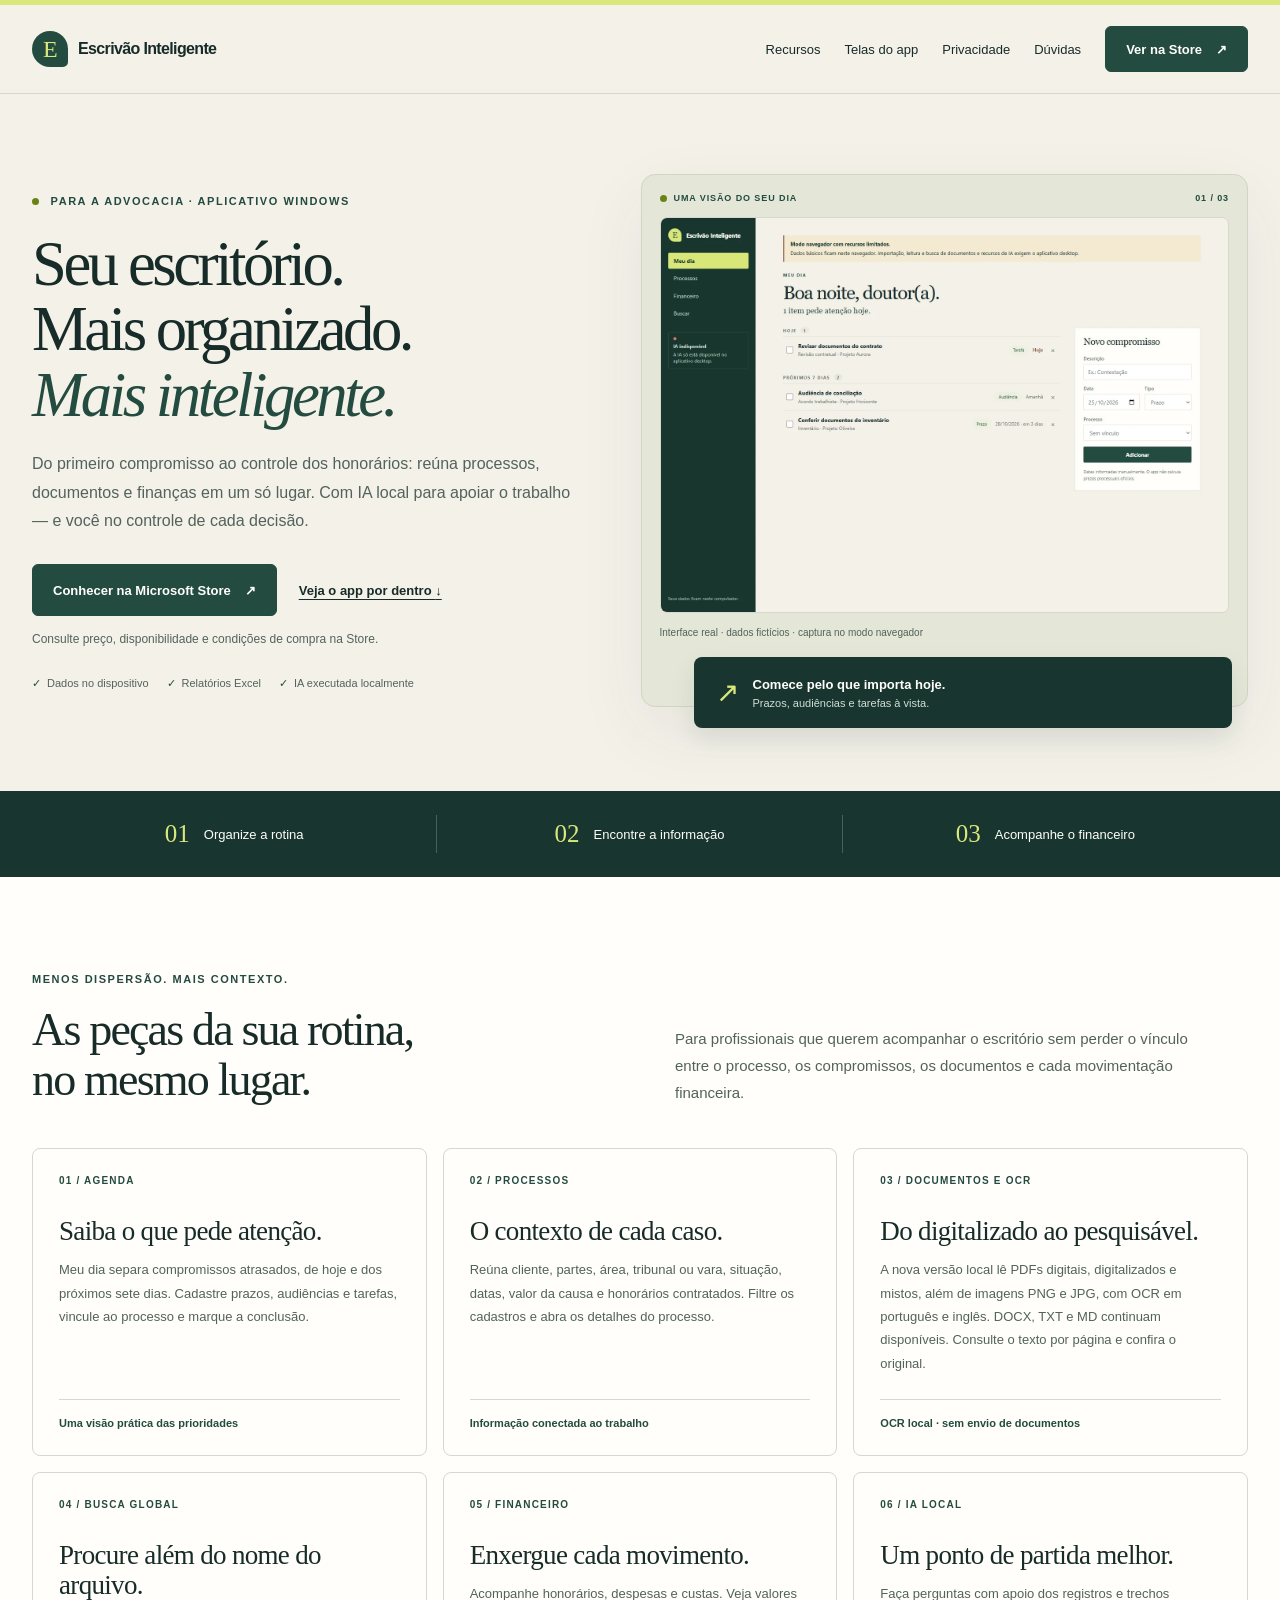
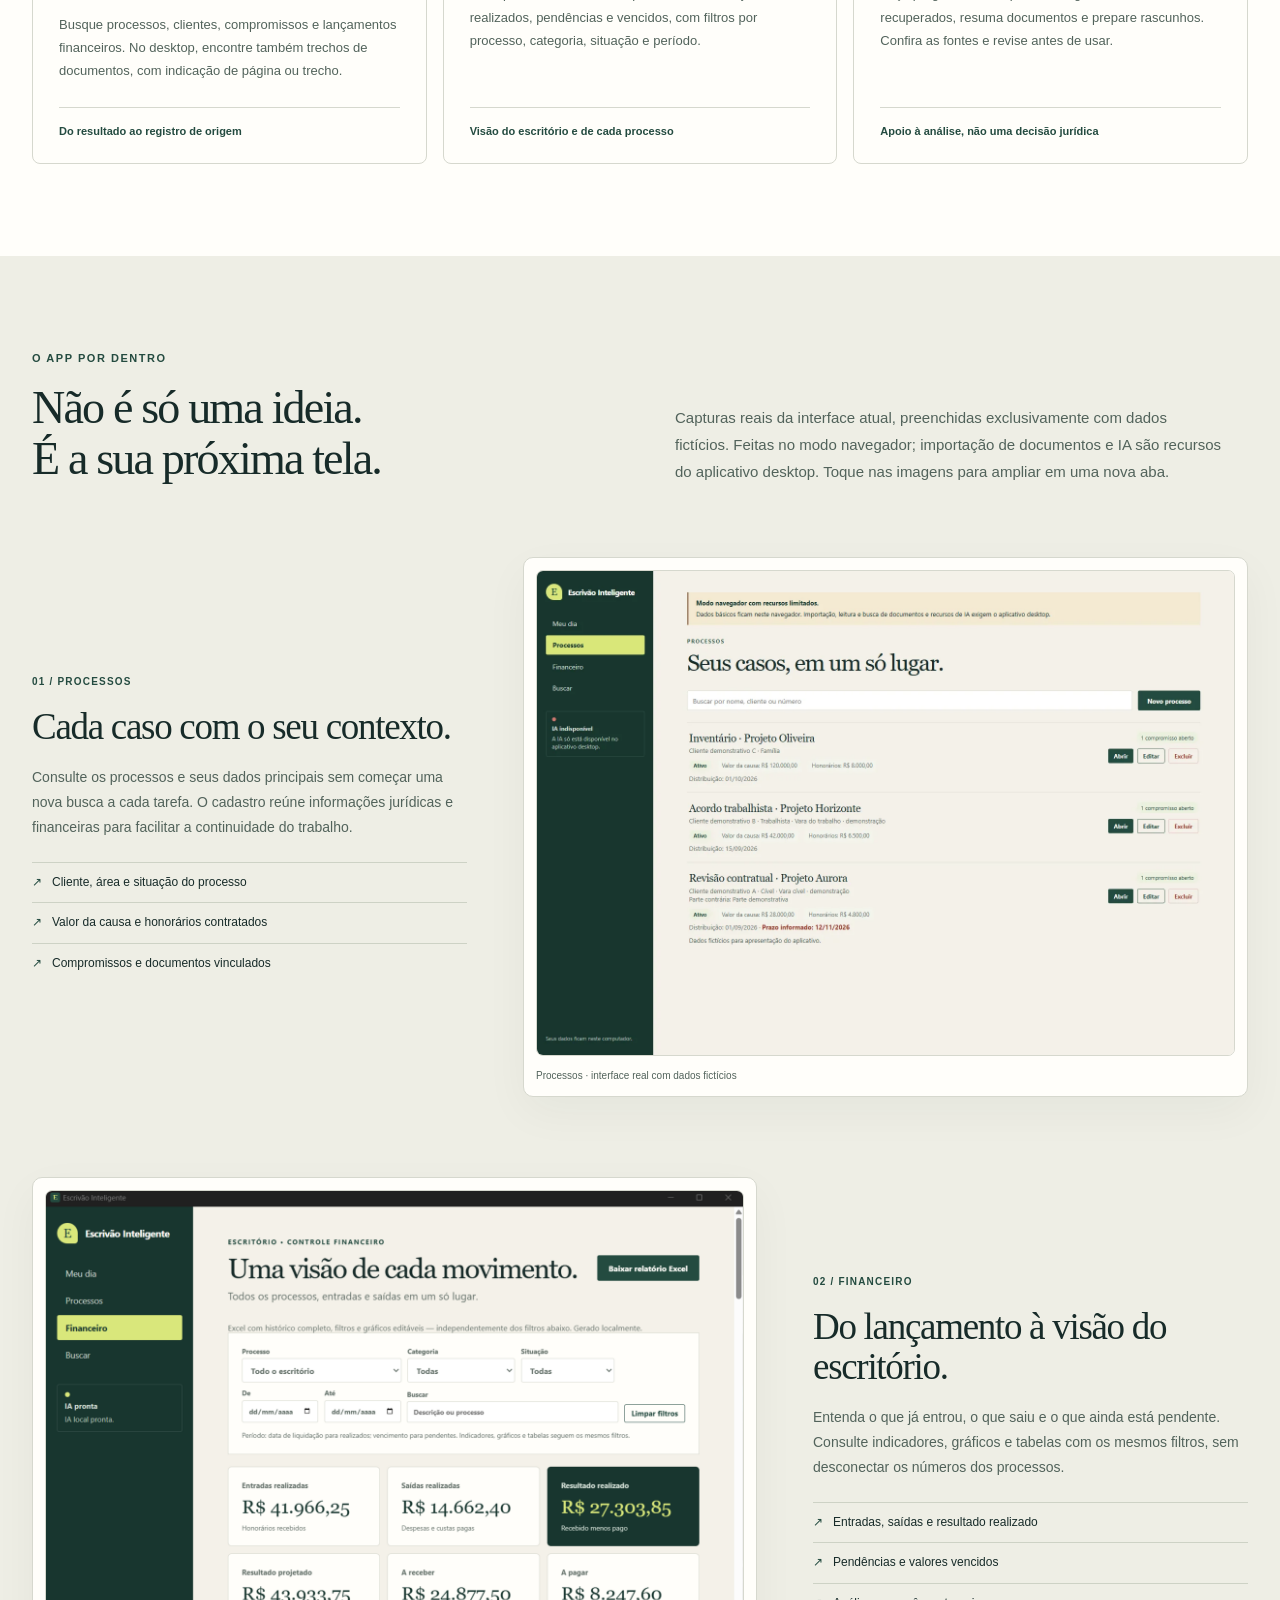
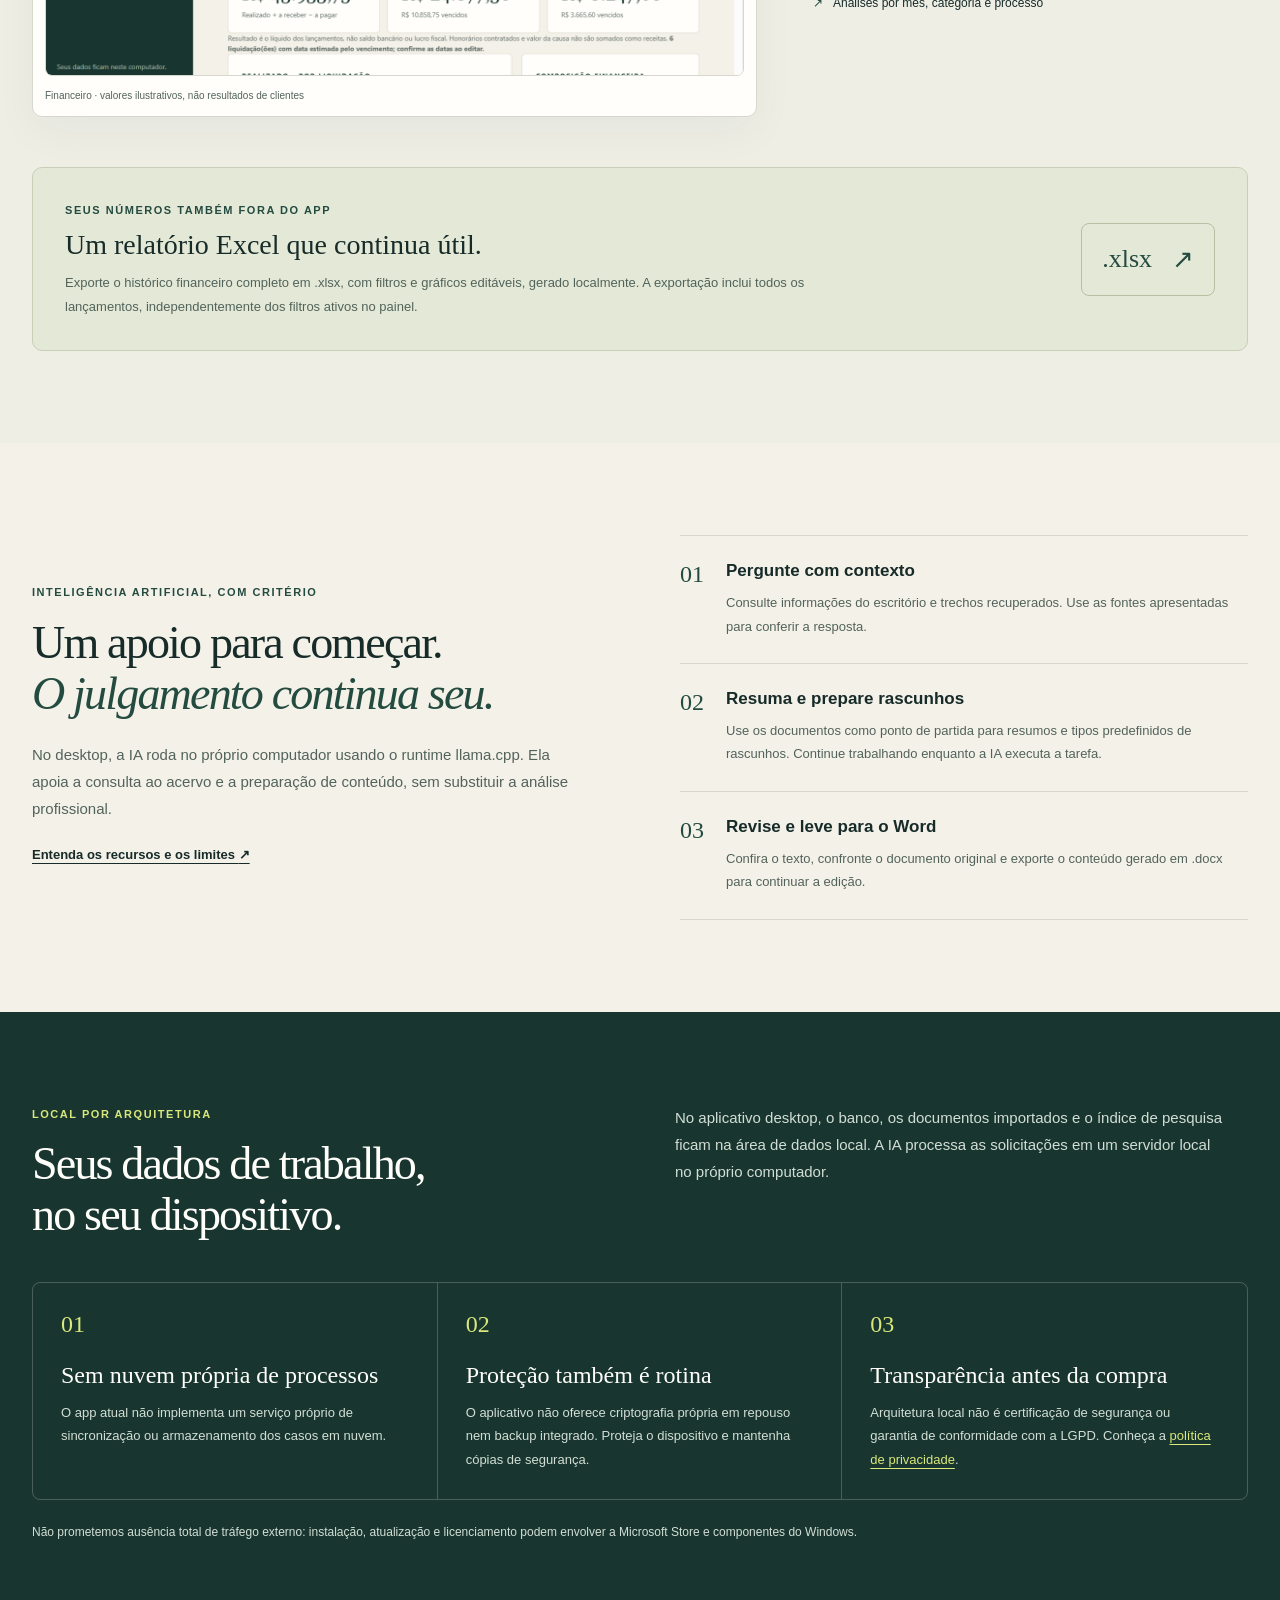
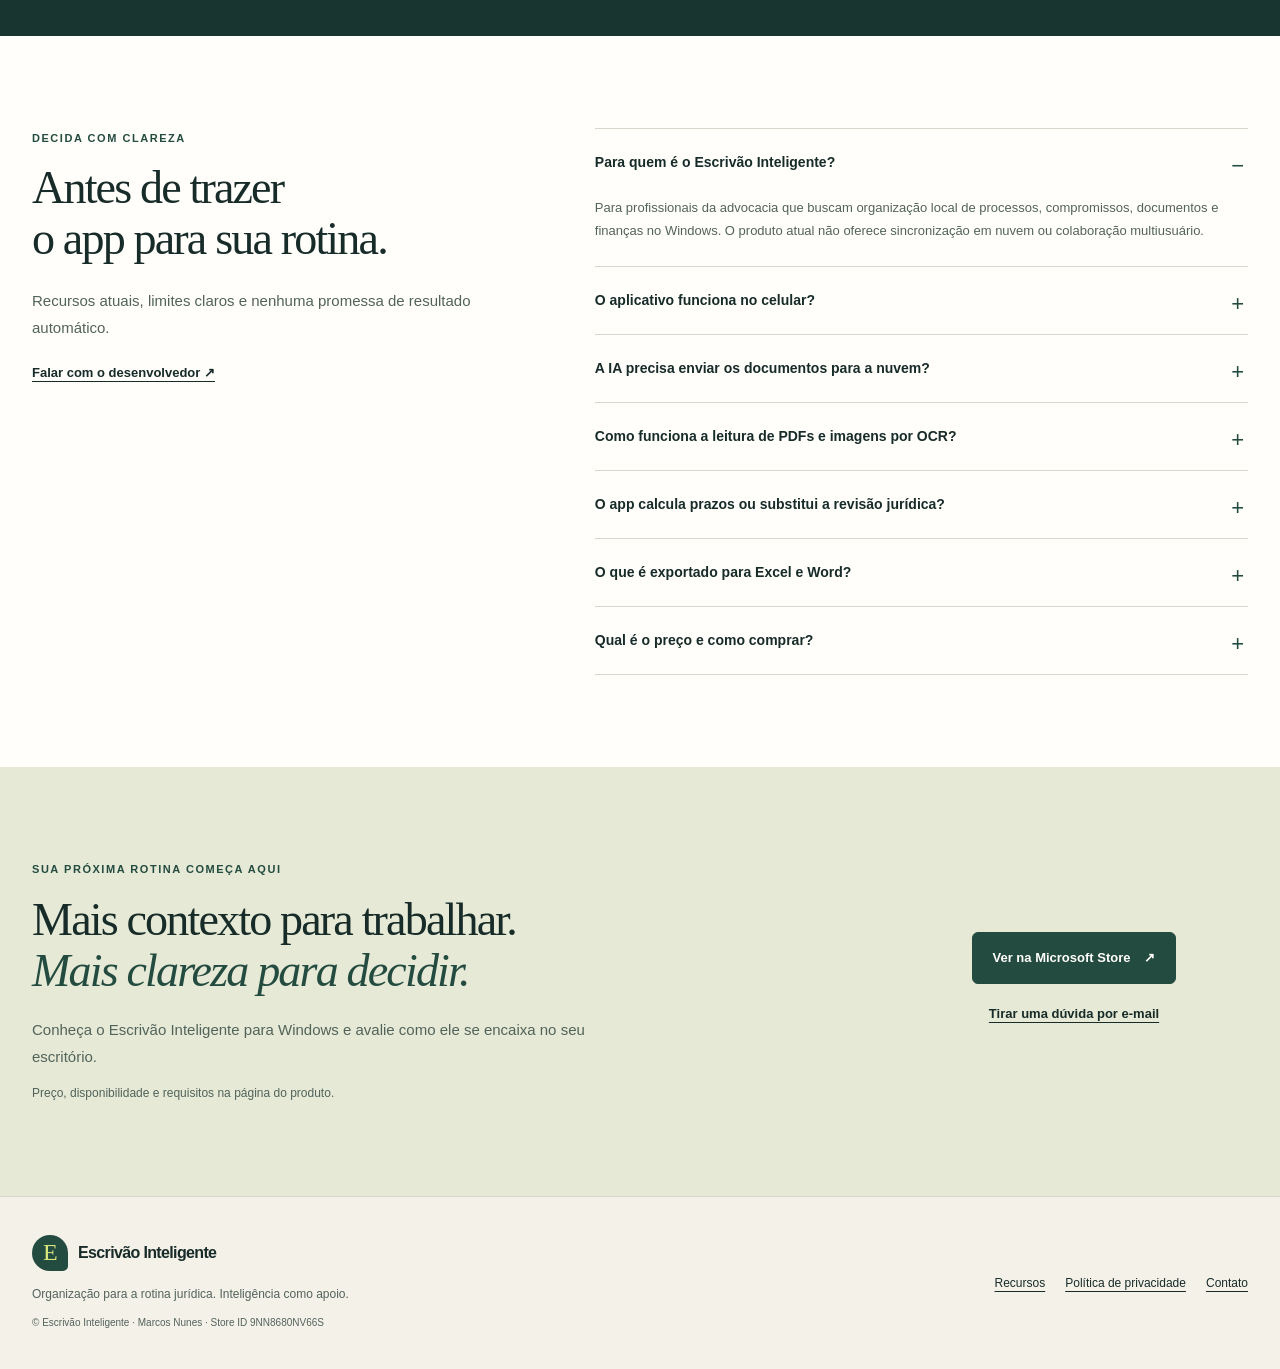
==== index.html @ eed54bf3 "Atualiza portfolio com OCR local e renova cache do financeiro Descreve leitura local de PDFs digital" ====
<!doctype html>
<html lang="pt-BR">
<head>
  <meta charset="utf-8">
  <meta name="viewport" content="width=device-width, initial-scale=1">
  <meta name="theme-color" content="#18362f">
  <title>Escrivão Inteligente — seu escritório, com mais clareza</title>
  <meta name="description" content="Processos, prazos, documentos e financeiro em um aplicativo para Windows. Conheça as telas, os relatórios Excel e a IA local do Escrivão Inteligente.">
  <meta property="og:title" content="Escrivão Inteligente — seu escritório, com mais clareza">
  <meta property="og:description" content="Da agenda ao financeiro, organize a rotina jurídica com documentos pesquisáveis e apoio de IA local no Windows.">
  <meta property="og:type" content="website">
  <meta property="og:locale" content="pt_BR">
  <link rel="stylesheet" href="style.css">
</head>
<body>
  <a class="skip-link" href="#conteudo">Pular para o conteúdo</a>
  <div class="topline"></div>
  <header class="site-header">
    <div class="wrap nav">
      <a class="brand" href="index.html" aria-label="Escrivão Inteligente — início"><span class="brand-mark" aria-hidden="true">E</span><span>Escrivão Inteligente</span></a>
      <nav class="nav-links" aria-label="Principal">
        <a href="#recursos">Recursos</a>
        <a href="#telas">Telas do app</a>
        <a href="#privacidade">Privacidade</a>
        <a href="#duvidas">Dúvidas</a>
        <a class="nav-cta" href="https://apps.microsoft.com/detail/9NN8680NV66S" target="_blank" rel="noopener noreferrer">Ver na Store <span aria-hidden="true">↗</span></a>
      </nav>
    </div>
  </header>

  <main id="conteudo">
    <section class="wrap hero">
      <div class="hero-content">
        <span class="eyebrow"><span class="status-dot" aria-hidden="true"></span> Para a advocacia · aplicativo Windows</span>
        <h1>Seu escritório.<br>Mais organizado.<br><em>Mais inteligente.</em></h1>
        <p class="hero-copy">Do primeiro compromisso ao controle dos honorários: reúna processos, documentos e finanças em um só lugar. Com IA local para apoiar o trabalho — e você no controle de cada decisão.</p>
        <div class="hero-actions">
          <a class="button" href="https://apps.microsoft.com/detail/9NN8680NV66S" target="_blank" rel="noopener noreferrer">Conhecer na Microsoft Store <span aria-hidden="true">↗</span></a>
          <a class="text-link" href="#telas">Veja o app por dentro <span aria-hidden="true">↓</span></a>
        </div>
        <p class="trial-note">Consulte preço, disponibilidade e condições de compra na Store.</p>
        <ul class="hero-points" aria-label="Destaques"><li>Dados no dispositivo</li><li>Relatórios Excel</li><li>IA executada localmente</li></ul>
      </div>
      <figure class="hero-preview">
        <div class="preview-label"><span class="status-dot" aria-hidden="true"></span> UMA VISÃO DO SEU DIA <span>01 / 03</span></div>
        <a class="screenshot-link" href="assets/meu-dia.webp" target="_blank" rel="noopener" aria-label="Abrir captura de Meu dia em tamanho completo (nova aba)">
          <img src="assets/meu-dia.webp" width="1440" height="1000" alt="Tela Meu dia com compromissos de hoje, próximos sete dias e formulário para um novo compromisso." fetchpriority="high">
        </a>
        <figcaption>Interface real · dados fictícios · captura no modo navegador</figcaption>
        <div class="preview-note"><span aria-hidden="true">↗</span><div><strong>Comece pelo que importa hoje.</strong><span>Prazos, audiências e tarefas à vista.</span></div></div>
      </figure>
    </section>

    <div class="strip">
      <div class="wrap strip-inner">
        <div class="strip-item"><b>01</b><span>Organize a rotina</span></div>
        <div class="strip-item"><b>02</b><span>Encontre a informação</span></div>
        <div class="strip-item"><b>03</b><span>Acompanhe o financeiro</span></div>
      </div>
    </div>

    <section class="section morning" id="recursos">
      <div class="wrap">
        <div class="section-heading">
          <div><span class="eyebrow">Menos dispersão. Mais contexto.</span><h2>As peças da sua rotina,<br>no mesmo lugar.</h2></div>
          <p class="section-intro">Para profissionais que querem acompanhar o escritório sem perder o vínculo entre o processo, os compromissos, os documentos e cada movimentação financeira.</p>
        </div>
        <div class="resource-grid">
          <article class="morning-card"><span class="card-number">01 / AGENDA</span><h3>Saiba o que pede atenção.</h3><p>Meu dia separa compromissos atrasados, de hoje e dos próximos sete dias. Cadastre prazos, audiências e tarefas, vincule ao processo e marque a conclusão.</p><span class="card-foot">Uma visão prática das prioridades</span></article>
          <article class="morning-card"><span class="card-number">02 / PROCESSOS</span><h3>O contexto de cada caso.</h3><p>Reúna cliente, partes, área, tribunal ou vara, situação, datas, valor da causa e honorários contratados. Filtre os cadastros e abra os detalhes do processo.</p><span class="card-foot">Informação conectada ao trabalho</span></article>
          <article class="morning-card"><span class="card-number">03 / DOCUMENTOS E OCR</span><h3>Do digitalizado ao pesquisável.</h3><p>A nova versão local lê PDFs digitais, digitalizados e mistos, além de imagens PNG e JPG, com OCR em português e inglês. DOCX, TXT e MD continuam disponíveis. Consulte o texto por página e confira o original.</p><span class="card-foot">OCR local · sem envio de documentos</span></article>
          <article class="morning-card"><span class="card-number">04 / BUSCA GLOBAL</span><h3>Procure além do nome do arquivo.</h3><p>Busque processos, clientes, compromissos e lançamentos financeiros. No desktop, encontre também trechos de documentos, com indicação de página ou trecho.</p><span class="card-foot">Do resultado ao registro de origem</span></article>
          <article class="morning-card"><span class="card-number">05 / FINANCEIRO</span><h3>Enxergue cada movimento.</h3><p>Acompanhe honorários, despesas e custas. Veja valores realizados, pendências e vencidos, com filtros por processo, categoria, situação e período.</p><span class="card-foot">Visão do escritório e de cada processo</span></article>
          <article class="morning-card"><span class="card-number">06 / IA LOCAL</span><h3>Um ponto de partida melhor.</h3><p>Faça perguntas com apoio dos registros e trechos recuperados, resuma documentos e prepare rascunhos. Confira as fontes e revise antes de usar.</p><span class="card-foot">Apoio à análise, não uma decisão jurídica</span></article>
        </div>
      </div>
    </section>

    <section class="section showcase" id="telas">
      <div class="wrap">
        <div class="section-heading">
          <div><span class="eyebrow">O app por dentro</span><h2>Não é só uma ideia.<br>É a sua próxima tela.</h2></div>
          <p class="section-intro">Capturas reais da interface atual, preenchidas exclusivamente com dados fictícios. Feitas no modo navegador; importação de documentos e IA são recursos do aplicativo desktop. Toque nas imagens para ampliar em uma nova aba.</p>
        </div>
        <article class="screen-row">
          <div class="screen-copy"><span class="card-number">01 / PROCESSOS</span><h3>Cada caso com o seu contexto.</h3><p>Consulte os processos e seus dados principais sem começar uma nova busca a cada tarefa. O cadastro reúne informações jurídicas e financeiras para facilitar a continuidade do trabalho.</p><ul class="check-list"><li>Cliente, área e situação do processo</li><li>Valor da causa e honorários contratados</li><li>Compromissos e documentos vinculados</li></ul></div>
          <figure class="screen-frame"><a class="screenshot-link" href="assets/processos.webp" target="_blank" rel="noopener" aria-label="Ampliar captura da tela Processos (nova aba)"><img src="assets/processos.webp" alt="Lista de três processos fictícios nas áreas cível, trabalhista e família, com clientes, honorários e situação." width="1440" height="1000" loading="lazy" decoding="async"></a><figcaption>Processos · interface real com dados fictícios</figcaption></figure>
        </article>
        <article class="screen-row screen-row-reverse">
          <div class="screen-copy"><span class="card-number">02 / FINANCEIRO</span><h3>Do lançamento à visão do escritório.</h3><p>Entenda o que já entrou, o que saiu e o que ainda está pendente. Consulte indicadores, gráficos e tabelas com os mesmos filtros, sem desconectar os números dos processos.</p><ul class="check-list"><li>Entradas, saídas e resultado realizado</li><li>Pendências e valores vencidos</li><li>Análises por mês, categoria e processo</li></ul></div>
          <figure class="screen-frame"><a class="screenshot-link" href="assets/financeiro.webp?v=46670eb1058f" target="_blank" rel="noopener" aria-label="Ampliar captura do painel Financeiro (nova aba)"><img src="assets/financeiro.webp?v=46670eb1058f" alt="Painel financeiro com filtros, indicadores de entradas e saídas, pendências e gráficos de movimentações fictícias." width="1440" height="1000" loading="lazy" decoding="async"></a><figcaption>Financeiro · valores ilustrativos, não resultados de clientes</figcaption></figure>
        </article>
        <div class="export-callout"><div><span class="eyebrow">Seus números também fora do app</span><h3>Um relatório Excel que continua útil.</h3><p>Exporte o histórico financeiro completo em .xlsx, com filtros e gráficos editáveis, gerado localmente. A exportação inclui todos os lançamentos, independentemente dos filtros ativos no painel.</p></div><span class="file-chip" aria-label="Formato Excel">.xlsx <span aria-hidden="true">↗</span></span></div>
      </div>
    </section>

    <section class="section intelligence" id="documentos">
      <div class="wrap spread">
        <div><span class="eyebrow">Inteligência artificial, com critério</span><h2>Um apoio para começar.<br><em>O julgamento continua seu.</em></h2><p class="section-intro">No desktop, a IA roda no próprio computador usando o runtime llama.cpp. Ela apoia a consulta ao acervo e a preparação de conteúdo, sem substituir a análise profissional.</p><a class="text-link" href="#duvidas">Entenda os recursos e os limites <span aria-hidden="true">↗</span></a></div>
        <div class="ai-steps">
          <article><span>01</span><div><h3>Pergunte com contexto</h3><p>Consulte informações do escritório e trechos recuperados. Use as fontes apresentadas para conferir a resposta.</p></div></article>
          <article><span>02</span><div><h3>Resuma e prepare rascunhos</h3><p>Use os documentos como ponto de partida para resumos e tipos predefinidos de rascunhos. Continue trabalhando enquanto a IA executa a tarefa.</p></div></article>
          <article><span>03</span><div><h3>Revise e leve para o Word</h3><p>Confira o texto, confronte o documento original e exporte o conteúdo gerado em .docx para continuar a edição.</p></div></article>
        </div>
      </div>
    </section>

    <section class="section privacy" id="privacidade">
      <div class="wrap">
        <div class="section-heading">
          <div><span class="eyebrow">Local por arquitetura</span><h2>Seus dados de trabalho,<br>no seu dispositivo.</h2></div>
          <p class="section-intro">No aplicativo desktop, o banco, os documentos importados e o índice de pesquisa ficam na área de dados local. A IA processa as solicitações em um servidor local no próprio computador.</p>
        </div>
        <div class="privacy-grid">
          <article class="privacy-card"><span>01</span><h3>Sem nuvem própria de processos</h3><p>O app atual não implementa um serviço próprio de sincronização ou armazenamento dos casos em nuvem.</p></article>
          <article class="privacy-card"><span>02</span><h3>Proteção também é rotina</h3><p>O aplicativo não oferece criptografia própria em repouso nem backup integrado. Proteja o dispositivo e mantenha cópias de segurança.</p></article>
          <article class="privacy-card"><span>03</span><h3>Transparência antes da compra</h3><p>Arquitetura local não é certificação de segurança ou garantia de conformidade com a LGPD. Conheça a <a href="politica-de-privacidade.html">política de privacidade</a>.</p></article>
        </div>
        <p class="privacy-foot">Não prometemos ausência total de tráfego externo: instalação, atualização e licenciamento podem envolver a Microsoft Store e componentes do Windows.</p>
      </div>
    </section>

    <section class="section faq" id="duvidas">
      <div class="wrap faq-layout">
        <div><span class="eyebrow">Decida com clareza</span><h2>Antes de trazer<br>o app para sua rotina.</h2><p class="section-intro">Recursos atuais, limites claros e nenhuma promessa de resultado automático.</p><a class="text-link" href="mailto:marcos.nunes.lph@outlook.com">Falar com o desenvolvedor <span aria-hidden="true">↗</span></a></div>
        <div class="faq-list">
          <details open><summary>Para quem é o Escrivão Inteligente?</summary><p>Para profissionais da advocacia que buscam organização local de processos, compromissos, documentos e finanças no Windows. O produto atual não oferece sincronização em nuvem ou colaboração multiusuário.</p></details>
          <details><summary>O aplicativo funciona no celular?</summary><p>Este site se adapta a celular, tablet e computador. O produto apresentado é um aplicativo desktop para Windows. O modo navegador do app é limitado: mantém cadastros básicos localmente, mas importação, leitura e busca documental e IA exigem o desktop.</p></details>
          <details><summary>A IA precisa enviar os documentos para a nuvem?</summary><p>O fluxo atual usa o modelo Qwen3-4B, em formato GGUF quantizado Q4_K_M, executado pelo llama.cpp no próprio computador. Perguntas, instruções e trechos são processados pelo servidor local. A velocidade depende do hardware; não há garantia de desempenho igual em todos os dispositivos.</p></details>
          <details><summary>Como funciona a leitura de PDFs e imagens por OCR?</summary><p>O OCR está implementado na nova versão local do desktop; sua disponibilidade na Microsoft Store depende da atualização do pacote publicado. PDFs mantêm o texto nativo quando a página tem texto suficiente; nas demais páginas, o Tesseract reconhece a imagem localmente, em português e inglês. PNG, JPG e JPEG também são aceitos, junto de DOCX, TXT e MD, até 200 MB por arquivo. Os modelos acompanham o aplicativo, sem download durante a leitura. A origem e a confiança do reconhecimento aparecem no leitor, com aviso abaixo de 70% ou quando não há texto reconhecido. Nitidez, orientação e diagramação afetam o resultado; revise sempre o original. Não há garantia de leitura de manuscritos ou de qualquer PDF. A busca continua por palavras-chave, não semântica.</p></details>
          <details><summary>O app calcula prazos ou substitui a revisão jurídica?</summary><p>Não. As datas são informadas e conferidas pelo profissional; não há cálculo oficial de prazo processual. Respostas, resumos e peças são apoio e podem conter erros ou omissões. Confira sempre documentos, fontes e conteúdo gerado.</p></details>
          <details><summary>O que é exportado para Excel e Word?</summary><p>O relatório Excel (.xlsx) reúne o histórico financeiro completo com filtros e gráficos editáveis, sem se limitar ao filtro do painel. Conteúdos de IA podem ser exportados em Word (.docx) para revisão e edição.</p></details>
          <details><summary>Qual é o preço e como comprar?</summary><p>Consulte preço, disponibilidade, requisitos e condições de compra na <a href="https://apps.microsoft.com/detail/9NN8680NV66S" target="_blank" rel="noopener noreferrer">página oficial da Microsoft Store</a>. Esta apresentação não estabelece oferta de teste, assinatura ou licença vitalícia.</p></details>
        </div>
      </div>
    </section>

    <section class="section business" id="modelo">
      <div class="wrap offer">
        <div><span class="eyebrow">Sua próxima rotina começa aqui</span><h2>Mais contexto para trabalhar.<br><em>Mais clareza para decidir.</em></h2><p>Conheça o Escrivão Inteligente para Windows e avalie como ele se encaixa no seu escritório.</p><p class="trial-note">Preço, disponibilidade e requisitos na página do produto.</p></div>
        <div class="offer-actions"><a class="button" href="https://apps.microsoft.com/detail/9NN8680NV66S" target="_blank" rel="noopener noreferrer">Ver na Microsoft Store <span aria-hidden="true">↗</span></a><a class="text-link" href="mailto:marcos.nunes.lph@outlook.com">Tirar uma dúvida por e-mail</a></div>
      </div>
    </section>
  </main>

  <footer>
    <div class="wrap footer-inner">
      <div><a class="brand" href="index.html"><span class="brand-mark" aria-hidden="true">E</span> Escrivão Inteligente</a><p>Organização para a rotina jurídica. Inteligência como apoio.</p><small>© Escrivão Inteligente · Marcos Nunes · Store ID 9NN8680NV66S</small></div>
      <nav class="footer-links" aria-label="Rodapé"><a href="#recursos">Recursos</a><a href="politica-de-privacidade.html">Política de privacidade</a><a href="mailto:marcos.nunes.lph@outlook.com">Contato</a></nav>
    </div>
  </footer>
</body>
</html>
---- style.css ----
:root {
  color-scheme: light;
  --paper: #f4f1e9;
  --ink: #172b29;
  --muted: #52635b;
  --green: #244b40;
  --green-dark: #18362f;
  --lime: #d9e77b;
  --line: #d6d8ce;
  --white: #fffefa;
  --serif: Georgia, "Times New Roman", serif;
  --sans: "Segoe UI", Arial, sans-serif;
}

* { box-sizing: border-box; }
html { scroll-behavior: smooth; }
body { margin: 0; background: var(--paper); color: var(--ink); font-family: var(--sans); }
a { color: inherit; text-underline-offset: 4px; }
a, summary { -webkit-tap-highlight-color: transparent; }
:focus-visible { outline: 3px solid #698315; outline-offset: 5px; }
h1, h2, h3, p, figure { margin: 0; }
img { display: block; max-width: 100%; height: auto; }
section { scroll-margin-top: 28px; }
.wrap { width: min(1240px, calc(100% - 64px)); margin-inline: auto; }
.topline { height: 5px; background: var(--lime); }
.skip-link { position: fixed; left: 16px; top: -100px; padding: 14px 20px; z-index: 10; color: var(--white); background: var(--green-dark); }
.skip-link:focus { top: 12px; }
.site-header, .policy > header { border-bottom: 1px solid var(--line); }
.nav { min-height: 88px; display: flex; align-items: center; justify-content: space-between; gap: 24px; }
.brand { display: inline-flex; align-items: center; gap: 10px; text-decoration: none; font-size: 16px; font-weight: 700; letter-spacing: -.04em; }
.brand-mark { flex: 0 0 36px; width: 36px; height: 36px; border-radius: 50% 50% 5px 50%; background: var(--green); color: var(--lime); display: grid; place-items: center; font: 24px var(--serif); }
.nav-links { display: flex; gap: 24px; align-items: center; font-size: 13px; }
.nav-links a { text-decoration: none; }
.nav-links a:hover:not(.nav-cta) { text-decoration: underline; }
.nav-cta, .button { display: inline-flex; gap: 14px; align-items: center; justify-content: center; min-height: 46px; padding: 14px 20px; border: 1px solid var(--green); border-radius: 6px; color: var(--white); background: var(--green); text-decoration: none; font-size: 13px; font-weight: 650; text-align: center; transition: background .2s, transform .2s; }
.button { min-height: 52px; }
.nav-cta:hover, .button:hover { background: var(--green-dark); transform: translateY(-2px); }
.eyebrow { display: inline-block; color: var(--green); font-size: 11px; font-weight: 750; line-height: 1.6; letter-spacing: .14em; text-transform: uppercase; }
.status-dot { display: inline-block; width: 7px; height: 7px; margin-right: 7px; background: #698315; border-radius: 50%; }
.hero { display: grid; grid-template-columns: 1fr 1.08fr; gap: 46px; align-items: center; padding-block: 80px 84px; }
.hero > *, .section-heading > *, .spread > *, .screen-row > *, .faq-layout > *, .offer > * { min-width: 0; }
h1 { margin: 22px 0; font: 500 clamp(46px, 4.9vw, 72px)/1.04 var(--serif); letter-spacing: -.055em; }
h1 em, h2 em { color: var(--green); font-weight: 400; }
.hero-copy { max-width: 550px; color: var(--muted); font-size: 16px; line-height: 1.8; }
.hero-actions { display: flex; align-items: center; gap: 22px; margin-top: 28px; flex-wrap: wrap; }
.text-link { display: inline-block; padding-block: 10px; font-size: 13px; font-weight: 650; }
.trial-note { margin-top: 14px; color: var(--muted); font-size: 12px; line-height: 1.6; }
.hero-points { display: flex; flex-wrap: wrap; gap: 10px 18px; margin: 28px 0 0; padding: 0; list-style: none; font-size: 11px; color: var(--muted); }
.hero-points li::before { content: "✓"; margin-right: 6px; color: var(--green); }
.hero-preview { position: relative; padding: 18px; background: #e4e7d8; border: 1px solid #d0d6c2; border-radius: 14px; box-shadow: 0 24px 70px #18362f12; }
.preview-label { display: flex; align-items: center; margin-bottom: 14px; font-size: 9px; letter-spacing: .1em; font-weight: 700; color: var(--green); }
.preview-label > span:last-child { margin-left: auto; }
.screenshot-link { display: block; border-radius: 7px; }
.screenshot-link img { width: 100%; border: 1px solid var(--line); border-radius: 7px; background: var(--paper); }
.screenshot-link:hover { outline: 2px solid #698315; outline-offset: 3px; }
figcaption { padding-top: 12px; font-size: 10px; line-height: 1.6; color: var(--muted); }
.preview-note { display: flex; align-items: center; gap: 14px; margin: 16px -3px -40px 34px; padding: 19px 22px; background: var(--green-dark); color: var(--white); border-radius: 8px; box-shadow: 0 10px 25px #18362f18; }
.preview-note > span { font-size: 28px; color: var(--lime); }
.preview-note strong { display: block; font-size: 13px; }
.preview-note div > span { display: block; margin-top: 5px; color: #d2ded5; font-size: 11px; }
.strip { background: var(--green-dark); color: var(--white); }
.strip-inner { display: grid; grid-template-columns: repeat(3, 1fr); padding-block: 24px; }
.strip-item { display: flex; align-items: center; justify-content: center; gap: 14px; padding: 5px 14px; border-right: 1px solid #ffffff35; font-size: 13px; }
.strip-item:last-child { border: 0; }
.strip-item b { color: var(--lime); font: 25px var(--serif); }
.section { padding-block: 92px; }
.section-heading { display: grid; grid-template-columns: 1fr 1fr; gap: 70px; align-items: end; margin-bottom: 42px; }
h2 { font: 500 clamp(34px, 3.6vw, 50px)/1.1 var(--serif); letter-spacing: -.04em; }
.section-heading h2, .spread h2, .faq-layout h2, .offer h2 { margin-top: 16px; }
.section-intro { max-width: 550px; color: var(--muted); font-size: 15px; line-height: 1.8; }
.morning { background: var(--white); }
.resource-grid { display: grid; grid-template-columns: repeat(3, 1fr); gap: 16px; }
.morning-card { display: flex; flex-direction: column; align-items: flex-start; padding: 26px; border: 1px solid var(--line); border-radius: 8px; }
.card-number { color: var(--green); font-size: 10px; font-weight: 700; letter-spacing: .12em; }
.morning-card h3 { margin: 30px 0 12px; font: 27px/1.12 var(--serif); letter-spacing: -.025em; }
.morning-card p { margin-bottom: 24px; color: var(--muted); font-size: 13px; line-height: 1.8; }
.card-foot { margin-top: auto; padding-top: 17px; border-top: 1px solid var(--line); width: 100%; font-size: 11px; font-weight: 600; color: var(--green); }
.showcase { background: #eeeee5; }
.screen-row { display: grid; grid-template-columns: .75fr 1.25fr; gap: 56px; align-items: center; padding-block: 30px 50px; }
.screen-copy h3 { margin: 18px 0; font: 37px/1.08 var(--serif); letter-spacing: -.035em; }
.screen-copy p { color: var(--muted); font-size: 14px; line-height: 1.8; }
.check-list { list-style: none; padding: 0; margin: 22px 0 0; font-size: 12px; }
.check-list li { padding-block: 10px; border-top: 1px solid #cdd2c5; line-height: 1.6; }
.check-list li::before { content: "↗"; margin-right: 10px; color: var(--green); }
.screen-frame { padding: 12px; border-radius: 10px; background: var(--white); border: 1px solid var(--line); box-shadow: 0 15px 45px #18362f0b; }
.screen-row-reverse { grid-template-columns: 1.25fr .75fr; }
.screen-row-reverse .screen-copy { order: 2; }
.screen-row-reverse .screen-frame { order: 1; }
.export-callout { display: flex; align-items: center; justify-content: space-between; gap: 32px; padding: 32px; border: 1px solid #c8cfb7; border-radius: 10px; background: #e4e8d7; }
.export-callout h3 { margin-block: 10px; font: 28px var(--serif); }
.export-callout p { max-width: 770px; color: var(--muted); font-size: 13px; line-height: 1.8; }
.file-chip { display: inline-flex; gap: 20px; align-items: center; padding: 20px; color: var(--green); border: 1px solid #b5bfa2; border-radius: 8px; font: 26px var(--serif); }
.spread { display: grid; grid-template-columns: 1fr 1fr; gap: 80px; align-items: center; }
.spread .section-intro { margin-block: 22px 15px; }
.ai-steps article { display: flex; gap: 22px; padding-block: 25px; border-top: 1px solid var(--line); }
.ai-steps article:last-child { border-bottom: 1px solid var(--line); }
.ai-steps article > span { color: var(--green); font: 24px var(--serif); }
.ai-steps h3 { margin-bottom: 10px; font-size: 17px; font-weight: 600; }
.ai-steps p { color: var(--muted); font-size: 13px; line-height: 1.8; }
.privacy { background: var(--green-dark); color: var(--white); }
.privacy .eyebrow { color: var(--lime); }
.privacy .section-heading { align-items: start; }
.privacy .section-intro { color: #d2ded5; }
.privacy-grid { display: grid; grid-template-columns: repeat(3, 1fr); border: 1px solid #ffffff35; border-radius: 8px; }
.privacy-card { padding: 28px; border-right: 1px solid #ffffff35; }
.privacy-card:last-child { border: 0; }
.privacy-card > span { color: var(--lime); font: 24px var(--serif); }
.privacy-card h3 { margin: 24px 0 12px; font: 24px/1.1 var(--serif); }
.privacy-card p { color: #d2ded5; font-size: 13px; line-height: 1.8; }
.privacy-card a { color: var(--lime); }
.privacy-foot { margin-top: 22px; color: #d2ded5; font-size: 12px; line-height: 1.8; }
.faq { background: var(--white); }
.faq-layout { display: grid; grid-template-columns: .85fr 1.15fr; gap: 80px; align-items: start; }
.faq-layout .section-intro { margin-block: 22px 14px; }
.faq-list details { border-top: 1px solid var(--line); }
.faq-list details:last-child { border-bottom: 1px solid var(--line); }
.faq-list summary { position: relative; padding: 23px 30px 23px 0; list-style: none; cursor: pointer; font-size: 14px; line-height: 1.5; font-weight: 650; }
.faq-list summary::-webkit-details-marker { display: none; }
.faq-list summary::after { content: "+"; position: absolute; right: 4px; top: 20px; color: var(--green); font-size: 22px; font-weight: 400; }
.faq-list details[open] summary::after { content: "−"; }
.faq-list details p { padding-bottom: 24px; color: var(--muted); font-size: 13px; line-height: 1.8; }
.business { background: #e5e9d5; }
.offer { display: grid; grid-template-columns: 1.4fr .6fr; align-items: center; gap: 56px; }
.offer p:not(.trial-note) { max-width: 610px; margin-top: 20px; color: var(--muted); font-size: 15px; line-height: 1.8; }
.offer-actions { display: flex; flex-direction: column; align-items: center; gap: 12px; }
footer { padding-block: 38px; border-top: 1px solid var(--line); }
.footer-inner { display: flex; align-items: center; justify-content: space-between; gap: 26px; }
.footer-inner p { margin-block: 14px 8px; color: var(--muted); font-size: 12px; line-height: 1.6; }
.footer-inner small { color: var(--muted); font-size: 10px; line-height: 1.6; }
.footer-links { display: flex; flex-wrap: wrap; gap: 8px 20px; font-size: 12px; }
.footer-links a { display: inline-block; padding-block: 12px; }

/* Shared legal page. */
.policy a { color: var(--green); overflow-wrap: anywhere; }
.policy .brand { color: var(--ink); }
.policy .wrap { width: min(920px, calc(100% - 40px)); }
.policy .nav { min-height: 75px; }
.policy .back { padding-block: 12px; font-size: 12px; white-space: nowrap; }
.policy main { padding-block: 67px 85px; }
.policy h1 { margin: 15px 0; font-size: clamp(40px, 7vw, 62px); line-height: 1; }
.updated { color: var(--muted); font-size: 12px; }
.notice { margin: 30px 0; padding: 17px 20px; border-left: 3px solid #94a75d; background: #e8e9dc; font-size: 13px; line-height: 1.65; }
.contents { margin: 36px 0; padding: 22px 25px; border: 1px solid var(--line); background: var(--white); }
.contents strong { display: block; margin-bottom: 10px; font: 20px var(--serif); }
.contents ol { display: grid; grid-template-columns: 1fr 1fr; gap: 9px 22px; margin: 0; padding-left: 19px; color: var(--muted); font-size: 12px; }
.contents a { text-decoration: none; }
.contents a:hover { text-decoration: underline; }
.policy article { max-width: 760px; }
.policy article section { padding-block: 25px; border-top: 1px solid var(--line); scroll-margin-top: 20px; }
.policy h2 { margin-bottom: 12px; font: 26px var(--serif); letter-spacing: -.03em; }
.policy p, .policy li { color: #46574f; font-size: 14px; line-height: 1.75; }
.policy p { margin-block: 10px; }
.policy ul { padding-left: 21px; }
.policy li { padding-block: 3px; }
.policy footer { color: var(--muted); font-size: 11px; }

@media (max-width: 1100px) {
  .wrap { width: calc(100% - 48px); }
  .nav-links { gap: 17px; }
  .hero { gap: 28px; padding-block: 64px 76px; }
  .hero-actions { gap: 12px; }
  .resource-grid { grid-template-columns: repeat(2, 1fr); }
  .screen-row { gap: 30px; }
  .spread, .faq-layout { gap: 40px; }
  .section-heading { gap: 40px; }
}

@media (max-width: 850px) {
  .nav { flex-wrap: wrap; justify-content: center; gap: 0; padding-top: 18px; }
  .nav-links { width: 100%; justify-content: center; flex-wrap: wrap; gap: 0 20px; padding-block: 10px; }
  .nav-links a { display: inline-flex; align-items: center; min-height: 44px; }
  .hero { grid-template-columns: 1fr; gap: 40px; }
  .hero-content { max-width: 660px; }
  h1 { font-size: clamp(48px, 8.6vw, 72px); }
  .hero-preview { width: 100%; max-width: 720px; justify-self: center; }
  .section-heading, .spread, .faq-layout { grid-template-columns: 1fr; gap: 24px; }
  .section-intro { max-width: 660px; }
  .screen-row, .screen-row-reverse { grid-template-columns: 1fr; gap: 24px; }
  .screen-row-reverse .screen-copy, .screen-row-reverse .screen-frame { order: initial; }
  .check-list { display: grid; grid-template-columns: repeat(3, 1fr); gap: 16px; }
  .privacy-card { padding: 20px; }
  .offer { grid-template-columns: 1fr; gap: 30px; }
  .offer-actions { align-items: flex-start; }
  .footer-inner { align-items: flex-start; flex-direction: column; }
  .policy .nav { flex-wrap: nowrap; justify-content: space-between; padding-top: 0; gap: 12px; }
}

@media (max-width: 560px) {
  .wrap { width: calc(100% - 32px); }
  .nav-links { gap: 0 16px; font-size: 12px; }
  .nav-links .nav-cta { padding: 8px 14px; margin-block: 4px; }
  .hero { padding-block: 42px 64px; }
  .hero .eyebrow { font-size: 9px; letter-spacing: .1em; }
  h1 { font-size: clamp(39px, 10.6vw, 58px); }
  .hero-copy { font-size: 15px; }
  .hero-actions { align-items: stretch; flex-direction: column; }
  .hero-actions .text-link { align-self: flex-start; }
  .hero-points { gap: 10px 14px; }
  .hero-preview { padding: 11px; }
  .preview-label { font-size: 8px; letter-spacing: .04em; }
  .preview-note { margin: 12px 0 -30px 8px; padding: 16px; }
  .preview-note strong { font-size: 12px; }
  .strip-inner { grid-template-columns: 1fr; padding-block: 8px; }
  .strip-item { justify-content: flex-start; padding: 14px 6px; border-right: 0; border-bottom: 1px solid #ffffff35; }
  .section { padding-block: 60px; }
  h2 { font-size: clamp(32px, 8.6vw, 42px); }
  .section-heading { margin-bottom: 30px; }
  .resource-grid, .privacy-grid { grid-template-columns: 1fr; }
  .morning-card { padding: 24px; }
  .morning-card h3 { margin-top: 22px; }
  .screen-copy h3 { font-size: 32px; }
  .screen-row { padding-block: 14px 34px; }
  .check-list { display: block; }
  .screen-frame { padding: 8px; }
  .export-callout { padding: 24px; flex-direction: column; align-items: flex-start; gap: 20px; }
  .file-chip { font-size: 20px; padding: 12px 18px; }
  .privacy-card { padding: 24px; border-right: 0; border-bottom: 1px solid #ffffff35; }
  .privacy-card h3 { margin-top: 18px; }
  .footer-links { gap: 0 16px; }
  .policy .wrap { width: calc(100% - 32px); }
  .policy .brand { font-size: 14px; }
  .policy .brand-mark { width: 30px; height: 30px; flex-basis: 30px; }
  .policy main { padding-block: 44px 60px; }
  .contents ol { grid-template-columns: 1fr; }
}

@media (prefers-reduced-motion: reduce) {
  html { scroll-behavior: auto; }
  *, *::before, *::after { transition: none !important; }
}
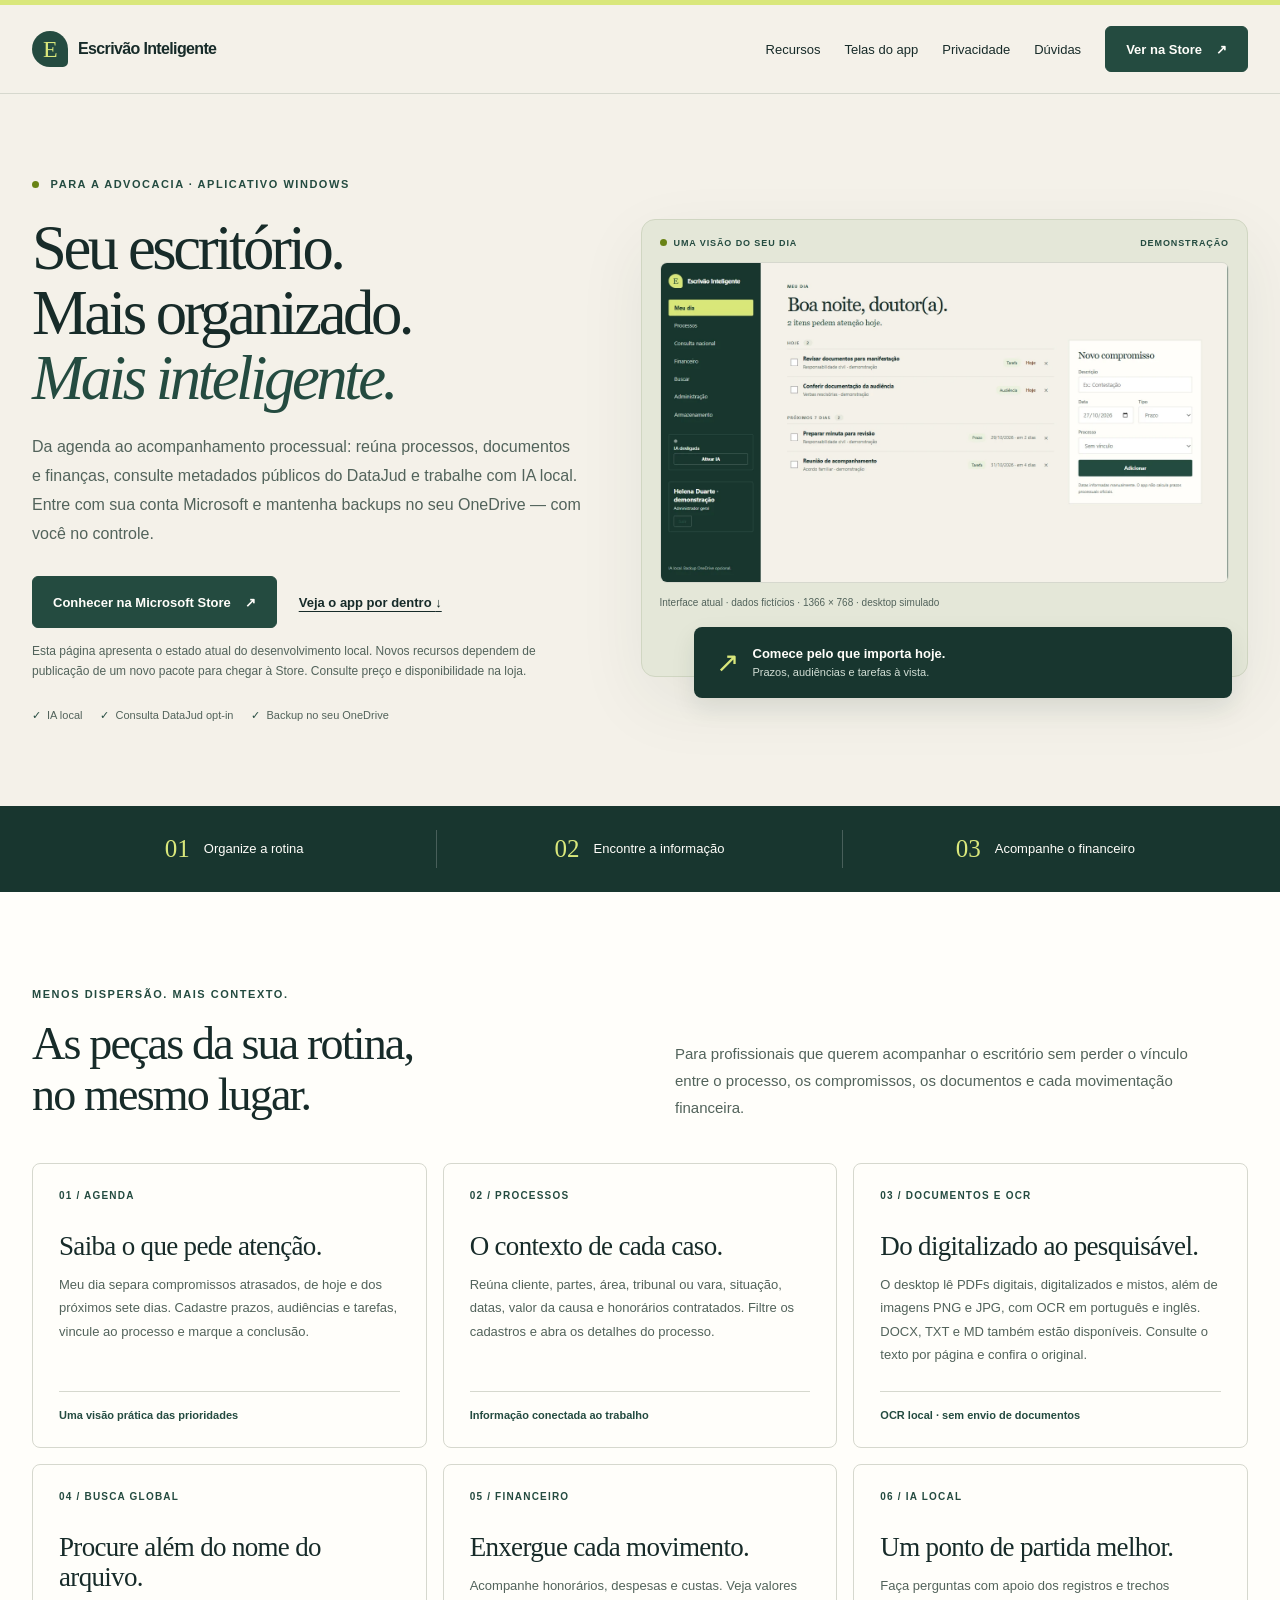
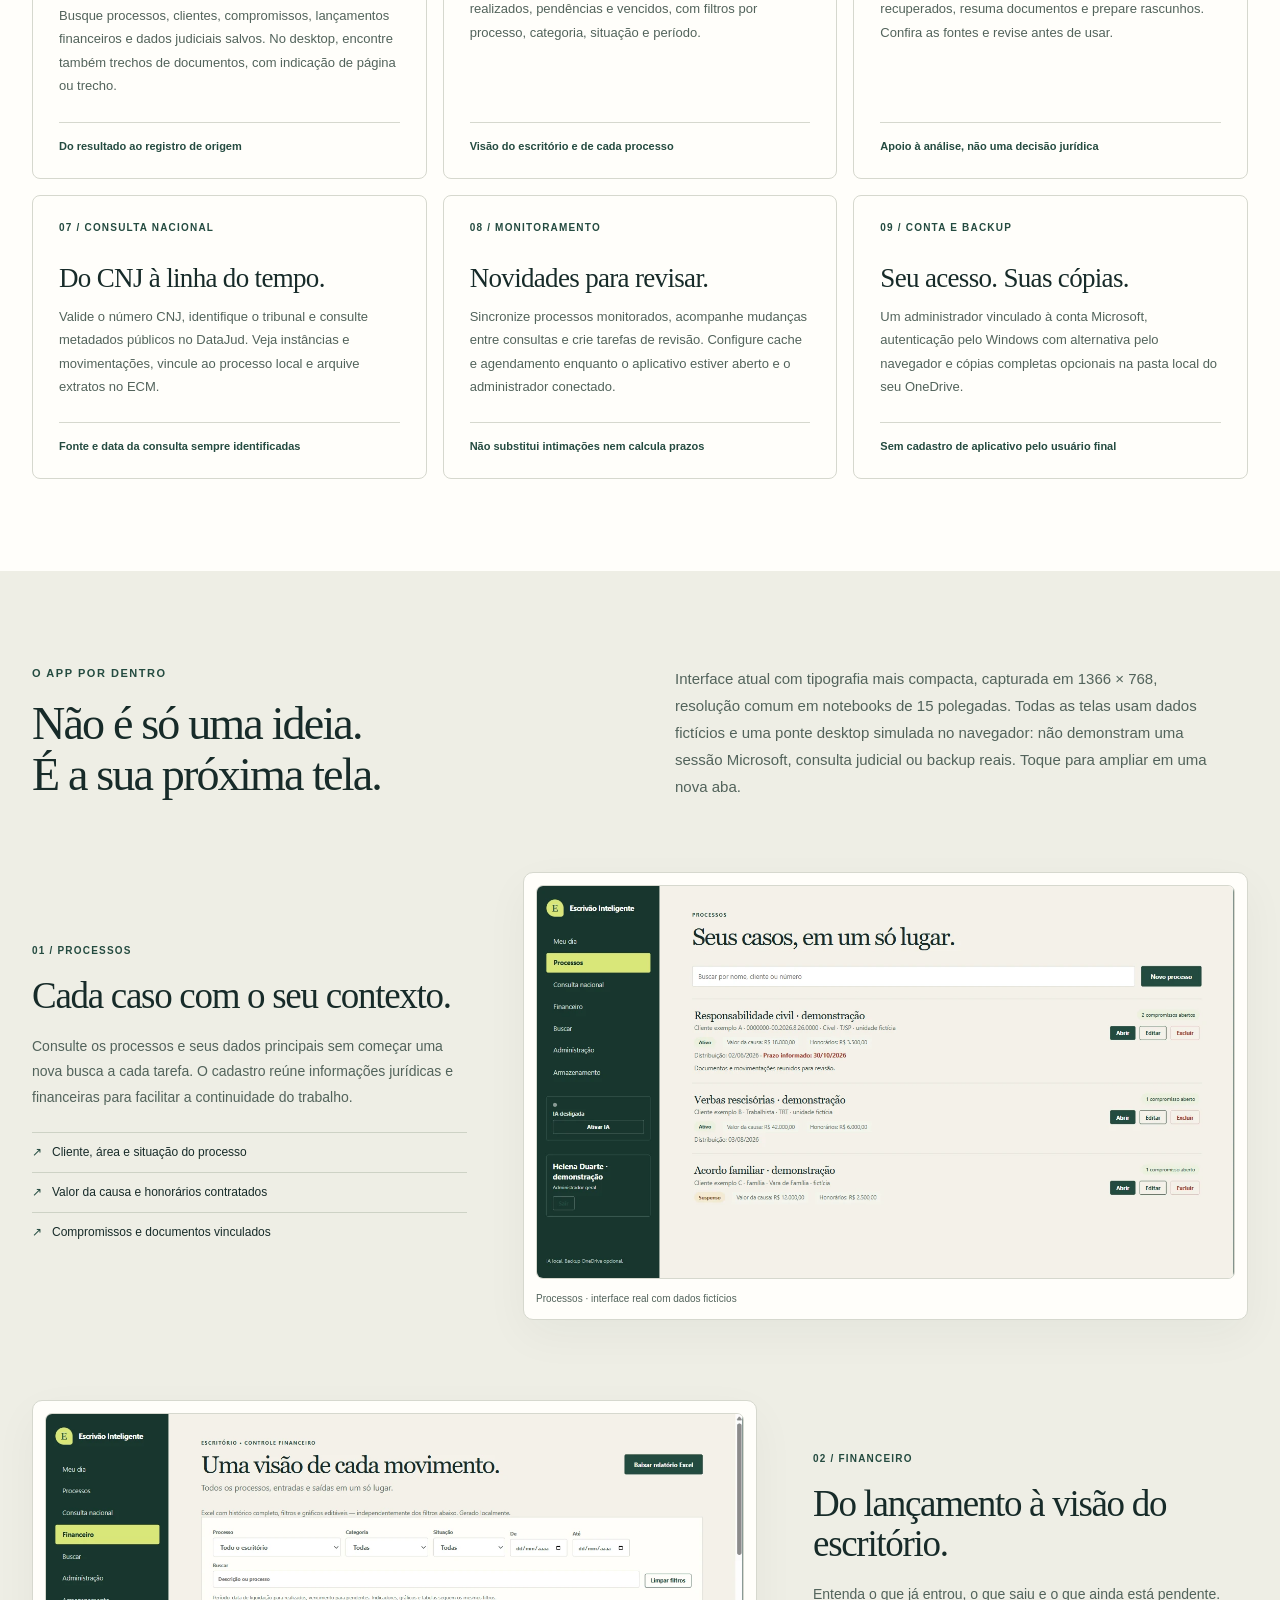
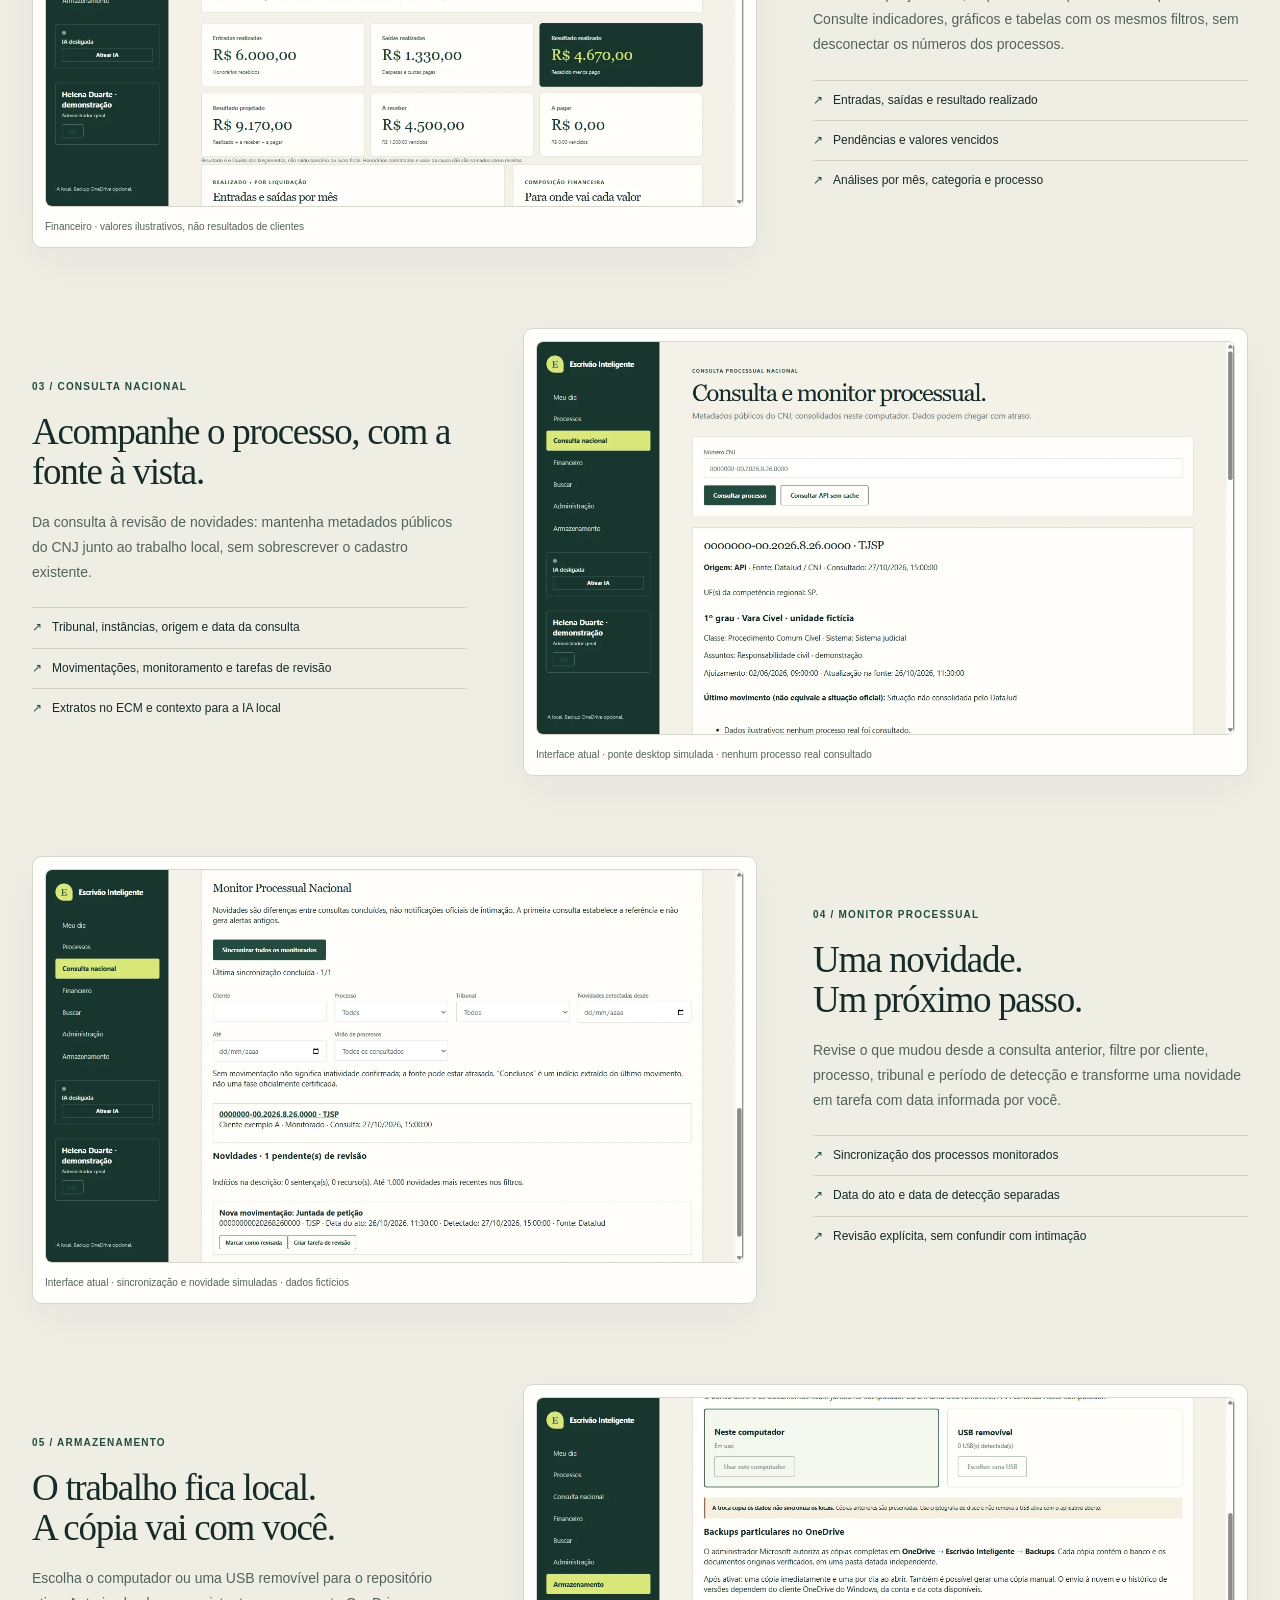
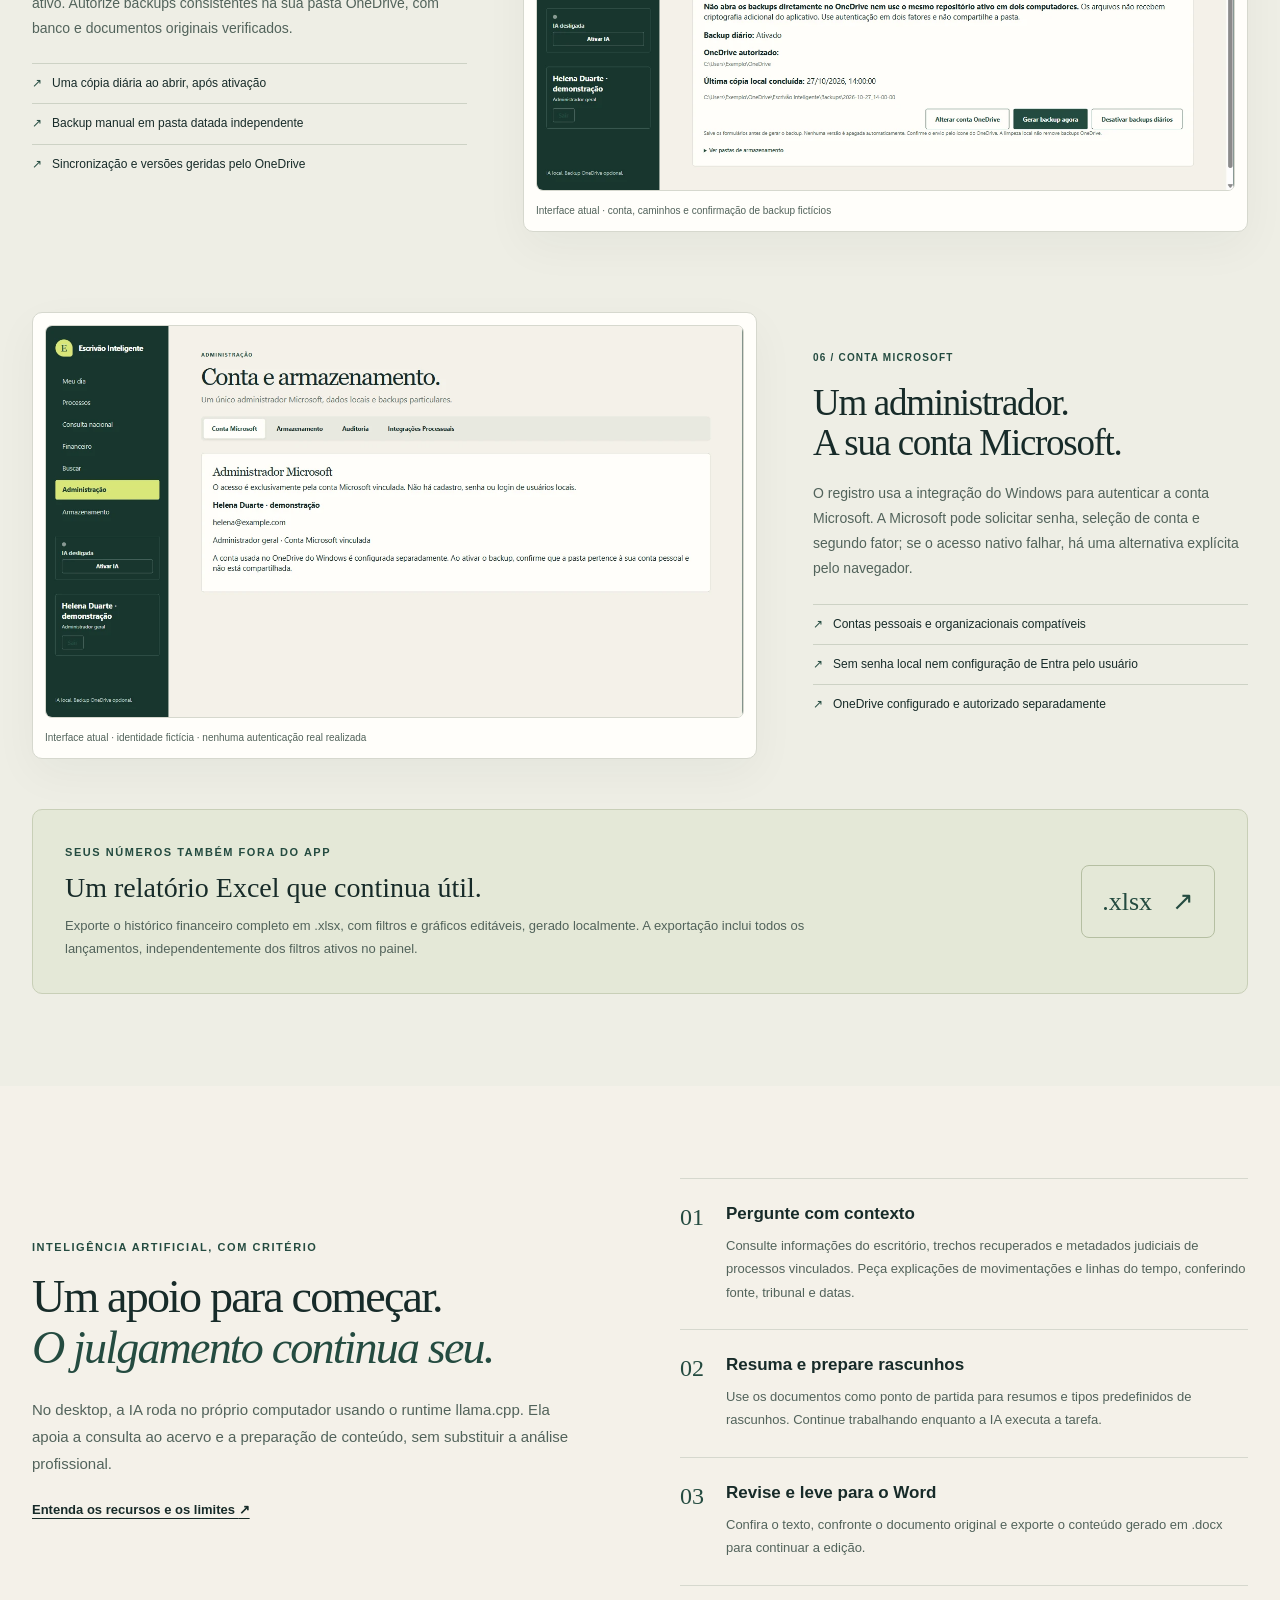
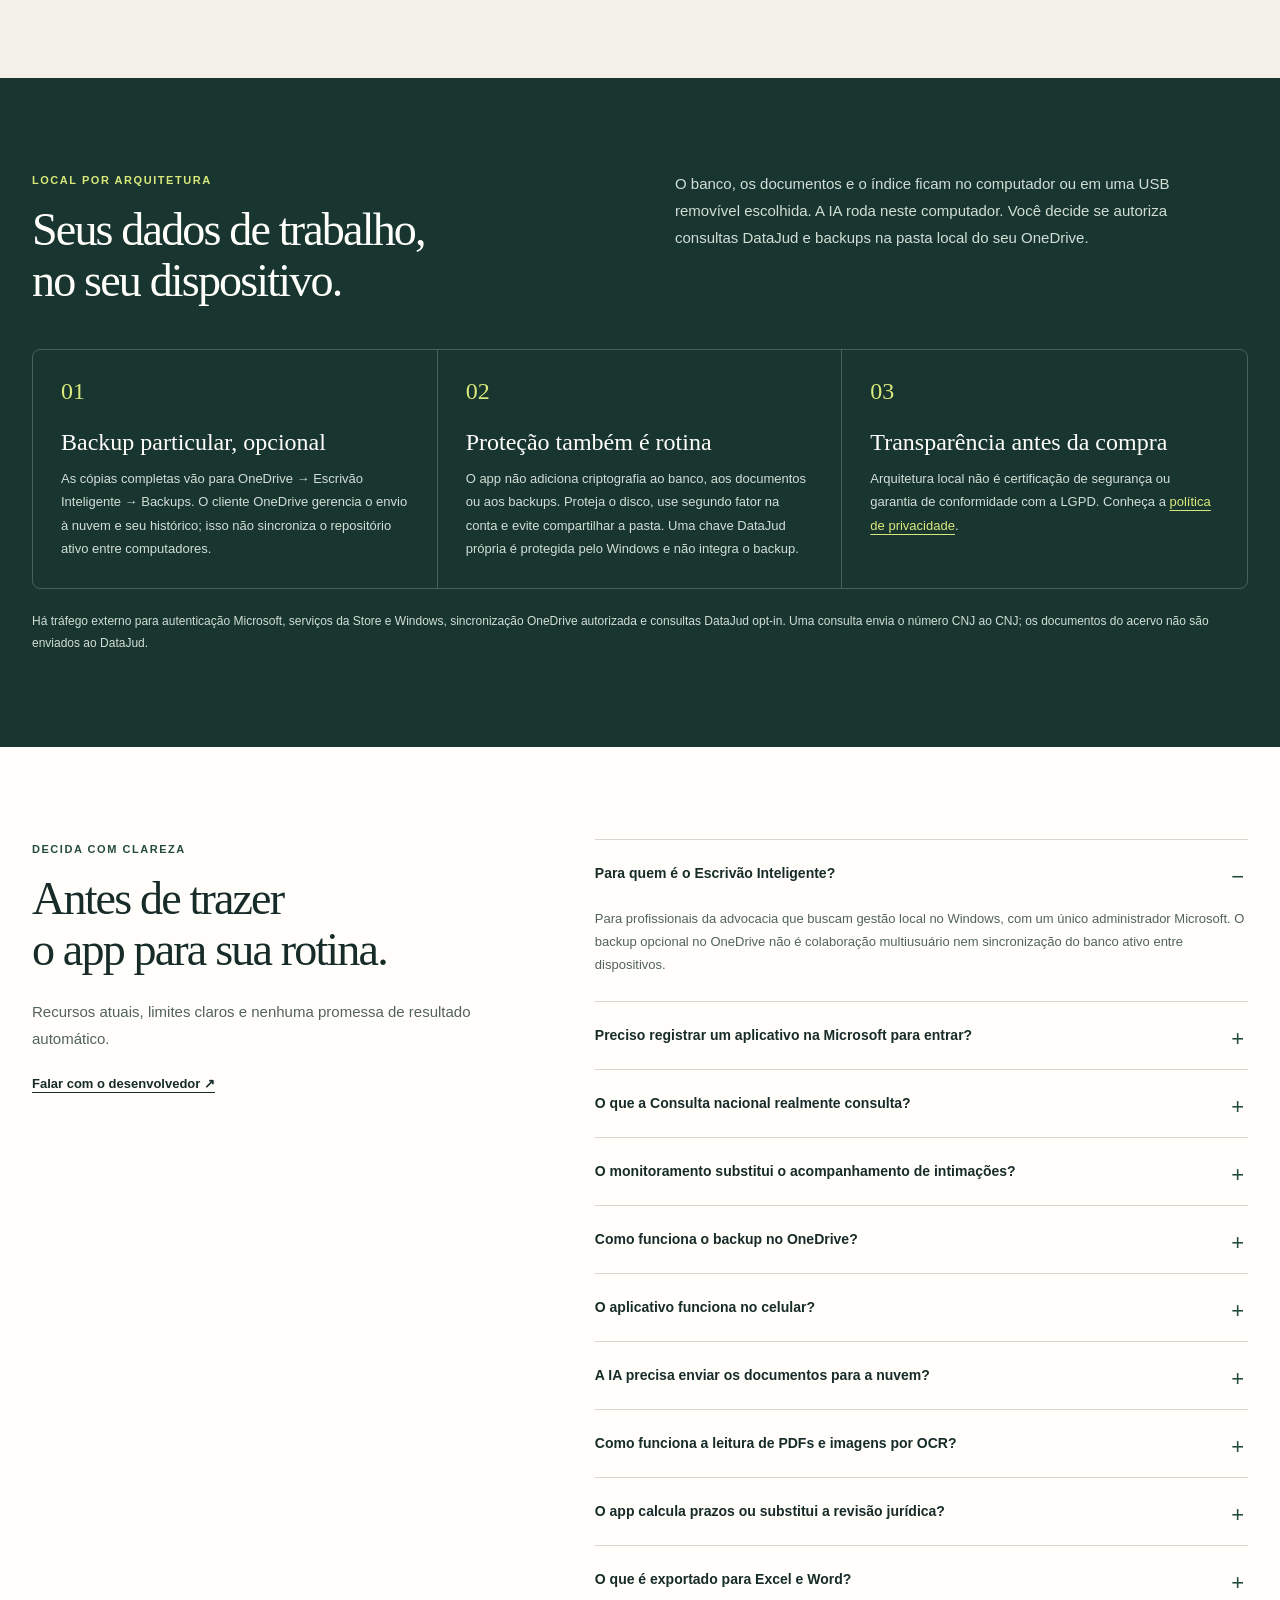
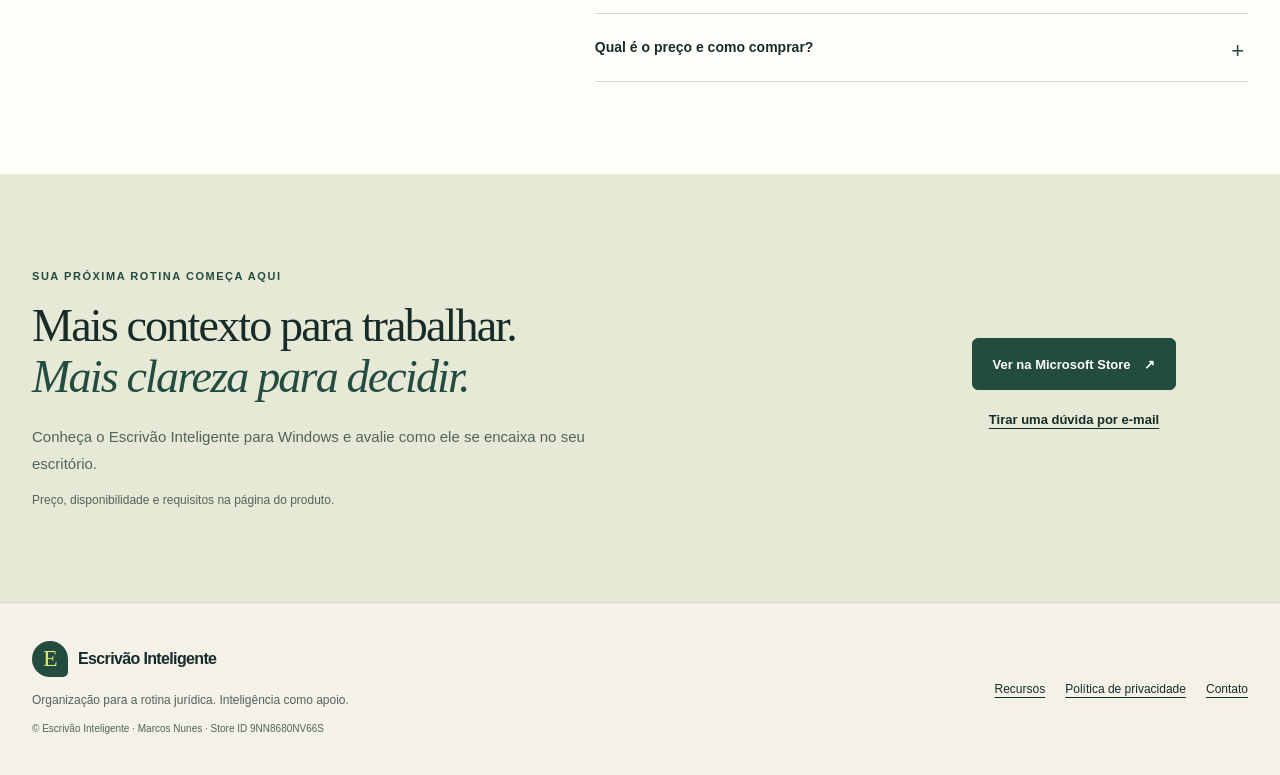
==== commit 090d256c: "Update" ====
--- a/index.html
+++ b/index.html
@@ -5,9 +5,9 @@
   <meta name="viewport" content="width=device-width, initial-scale=1">
   <meta name="theme-color" content="#18362f">
   <title>Escrivão Inteligente — seu escritório, com mais clareza</title>
-  <meta name="description" content="Processos, prazos, documentos e financeiro em um aplicativo para Windows. Conheça as telas, os relatórios Excel e a IA local do Escrivão Inteligente.">
+  <meta name="description" content="Gestão jurídica no Windows com IA local, consulta DataJud, conta Microsoft e backups particulares no OneDrive. Conheça os recursos e as telas demonstrativas.">
   <meta property="og:title" content="Escrivão Inteligente — seu escritório, com mais clareza">
-  <meta property="og:description" content="Da agenda ao financeiro, organize a rotina jurídica com documentos pesquisáveis e apoio de IA local no Windows.">
+  <meta property="og:description" content="Processos, documentos, financeiro e monitoramento DataJud, com IA local, conta Microsoft e backup opcional no seu OneDrive.">
   <meta property="og:type" content="website">
   <meta property="og:locale" content="pt_BR">
   <link rel="stylesheet" href="style.css">
@@ -33,20 +33,20 @@
       <div class="hero-content">
         <span class="eyebrow"><span class="status-dot" aria-hidden="true"></span> Para a advocacia · aplicativo Windows</span>
         <h1>Seu escritório.<br>Mais organizado.<br><em>Mais inteligente.</em></h1>
-        <p class="hero-copy">Do primeiro compromisso ao controle dos honorários: reúna processos, documentos e finanças em um só lugar. Com IA local para apoiar o trabalho — e você no controle de cada decisão.</p>
+        <p class="hero-copy">Da agenda ao acompanhamento processual: reúna processos, documentos e finanças, consulte metadados públicos do DataJud e trabalhe com IA local. Entre com sua conta Microsoft e mantenha backups no seu OneDrive — com você no controle.</p>
         <div class="hero-actions">
           <a class="button" href="https://apps.microsoft.com/detail/9NN8680NV66S" target="_blank" rel="noopener noreferrer">Conhecer na Microsoft Store <span aria-hidden="true">↗</span></a>
           <a class="text-link" href="#telas">Veja o app por dentro <span aria-hidden="true">↓</span></a>
         </div>
-        <p class="trial-note">Consulte preço, disponibilidade e condições de compra na Store.</p>
-        <ul class="hero-points" aria-label="Destaques"><li>Dados no dispositivo</li><li>Relatórios Excel</li><li>IA executada localmente</li></ul>
+        <p class="trial-note">Esta página apresenta o estado atual do desenvolvimento local. Novos recursos dependem de publicação de um novo pacote para chegar à Store. Consulte preço e disponibilidade na loja.</p>
+        <ul class="hero-points" aria-label="Destaques"><li>IA local</li><li>Consulta DataJud opt-in</li><li>Backup no seu OneDrive</li></ul>
       </div>
       <figure class="hero-preview">
-        <div class="preview-label"><span class="status-dot" aria-hidden="true"></span> UMA VISÃO DO SEU DIA <span>01 / 03</span></div>
-        <a class="screenshot-link" href="assets/meu-dia.webp" target="_blank" rel="noopener" aria-label="Abrir captura de Meu dia em tamanho completo (nova aba)">
-          <img src="assets/meu-dia.webp" width="1440" height="1000" alt="Tela Meu dia com compromissos de hoje, próximos sete dias e formulário para um novo compromisso." fetchpriority="high">
+        <div class="preview-label"><span class="status-dot" aria-hidden="true"></span> UMA VISÃO DO SEU DIA <span>DEMONSTRAÇÃO</span></div>
+        <a class="screenshot-link" href="assets/meu-dia.webp?v=20261027-tipografia" target="_blank" rel="noopener" aria-label="Abrir captura de Meu dia em tamanho completo (nova aba)">
+          <img src="assets/meu-dia.webp?v=20261027-tipografia" width="1366" height="768" alt="Tela Meu dia com compromissos de hoje, próximos sete dias e formulário para um novo compromisso." fetchpriority="high">
         </a>
-        <figcaption>Interface real · dados fictícios · captura no modo navegador</figcaption>
+        <figcaption>Interface atual · dados fictícios · 1366 × 768 · desktop simulado</figcaption>
         <div class="preview-note"><span aria-hidden="true">↗</span><div><strong>Comece pelo que importa hoje.</strong><span>Prazos, audiências e tarefas à vista.</span></div></div>
       </figure>
     </section>
@@ -68,10 +68,13 @@
         <div class="resource-grid">
           <article class="morning-card"><span class="card-number">01 / AGENDA</span><h3>Saiba o que pede atenção.</h3><p>Meu dia separa compromissos atrasados, de hoje e dos próximos sete dias. Cadastre prazos, audiências e tarefas, vincule ao processo e marque a conclusão.</p><span class="card-foot">Uma visão prática das prioridades</span></article>
           <article class="morning-card"><span class="card-number">02 / PROCESSOS</span><h3>O contexto de cada caso.</h3><p>Reúna cliente, partes, área, tribunal ou vara, situação, datas, valor da causa e honorários contratados. Filtre os cadastros e abra os detalhes do processo.</p><span class="card-foot">Informação conectada ao trabalho</span></article>
-          <article class="morning-card"><span class="card-number">03 / DOCUMENTOS E OCR</span><h3>Do digitalizado ao pesquisável.</h3><p>A nova versão local lê PDFs digitais, digitalizados e mistos, além de imagens PNG e JPG, com OCR em português e inglês. DOCX, TXT e MD continuam disponíveis. Consulte o texto por página e confira o original.</p><span class="card-foot">OCR local · sem envio de documentos</span></article>
-          <article class="morning-card"><span class="card-number">04 / BUSCA GLOBAL</span><h3>Procure além do nome do arquivo.</h3><p>Busque processos, clientes, compromissos e lançamentos financeiros. No desktop, encontre também trechos de documentos, com indicação de página ou trecho.</p><span class="card-foot">Do resultado ao registro de origem</span></article>
+          <article class="morning-card"><span class="card-number">03 / DOCUMENTOS E OCR</span><h3>Do digitalizado ao pesquisável.</h3><p>O desktop lê PDFs digitais, digitalizados e mistos, além de imagens PNG e JPG, com OCR em português e inglês. DOCX, TXT e MD também estão disponíveis. Consulte o texto por página e confira o original.</p><span class="card-foot">OCR local · sem envio de documentos</span></article>
+          <article class="morning-card"><span class="card-number">04 / BUSCA GLOBAL</span><h3>Procure além do nome do arquivo.</h3><p>Busque processos, clientes, compromissos, lançamentos financeiros e dados judiciais salvos. No desktop, encontre também trechos de documentos, com indicação de página ou trecho.</p><span class="card-foot">Do resultado ao registro de origem</span></article>
           <article class="morning-card"><span class="card-number">05 / FINANCEIRO</span><h3>Enxergue cada movimento.</h3><p>Acompanhe honorários, despesas e custas. Veja valores realizados, pendências e vencidos, com filtros por processo, categoria, situação e período.</p><span class="card-foot">Visão do escritório e de cada processo</span></article>
           <article class="morning-card"><span class="card-number">06 / IA LOCAL</span><h3>Um ponto de partida melhor.</h3><p>Faça perguntas com apoio dos registros e trechos recuperados, resuma documentos e prepare rascunhos. Confira as fontes e revise antes de usar.</p><span class="card-foot">Apoio à análise, não uma decisão jurídica</span></article>
+          <article class="morning-card"><span class="card-number">07 / CONSULTA NACIONAL</span><h3>Do CNJ à linha do tempo.</h3><p>Valide o número CNJ, identifique o tribunal e consulte metadados públicos no DataJud. Veja instâncias e movimentações, vincule ao processo local e arquive extratos no ECM.</p><span class="card-foot">Fonte e data da consulta sempre identificadas</span></article>
+          <article class="morning-card"><span class="card-number">08 / MONITORAMENTO</span><h3>Novidades para revisar.</h3><p>Sincronize processos monitorados, acompanhe mudanças entre consultas e crie tarefas de revisão. Configure cache e agendamento enquanto o aplicativo estiver aberto e o administrador conectado.</p><span class="card-foot">Não substitui intimações nem calcula prazos</span></article>
+          <article class="morning-card"><span class="card-number">09 / CONTA E BACKUP</span><h3>Seu acesso. Suas cópias.</h3><p>Um administrador vinculado à conta Microsoft, autenticação pelo Windows com alternativa pelo navegador e cópias completas opcionais na pasta local do seu OneDrive.</p><span class="card-foot">Sem cadastro de aplicativo pelo usuário final</span></article>
         </div>
       </div>
     </section>
@@ -80,15 +83,31 @@
       <div class="wrap">
         <div class="section-heading">
           <div><span class="eyebrow">O app por dentro</span><h2>Não é só uma ideia.<br>É a sua próxima tela.</h2></div>
-          <p class="section-intro">Capturas reais da interface atual, preenchidas exclusivamente com dados fictícios. Feitas no modo navegador; importação de documentos e IA são recursos do aplicativo desktop. Toque nas imagens para ampliar em uma nova aba.</p>
+          <p class="section-intro">Interface atual com tipografia mais compacta, capturada em 1366 × 768, resolução comum em notebooks de 15 polegadas. Todas as telas usam dados fictícios e uma ponte desktop simulada no navegador: não demonstram uma sessão Microsoft, consulta judicial ou backup reais. Toque para ampliar em uma nova aba.</p>
         </div>
         <article class="screen-row">
           <div class="screen-copy"><span class="card-number">01 / PROCESSOS</span><h3>Cada caso com o seu contexto.</h3><p>Consulte os processos e seus dados principais sem começar uma nova busca a cada tarefa. O cadastro reúne informações jurídicas e financeiras para facilitar a continuidade do trabalho.</p><ul class="check-list"><li>Cliente, área e situação do processo</li><li>Valor da causa e honorários contratados</li><li>Compromissos e documentos vinculados</li></ul></div>
-          <figure class="screen-frame"><a class="screenshot-link" href="assets/processos.webp" target="_blank" rel="noopener" aria-label="Ampliar captura da tela Processos (nova aba)"><img src="assets/processos.webp" alt="Lista de três processos fictícios nas áreas cível, trabalhista e família, com clientes, honorários e situação." width="1440" height="1000" loading="lazy" decoding="async"></a><figcaption>Processos · interface real com dados fictícios</figcaption></figure>
+          <figure class="screen-frame"><a class="screenshot-link" href="assets/processos.webp?v=20261027-tipografia" target="_blank" rel="noopener" aria-label="Ampliar captura da tela Processos (nova aba)"><img src="assets/processos.webp?v=20261027-tipografia" alt="Lista de três processos fictícios nas áreas cível, trabalhista e família, com clientes, honorários e situação." width="1366" height="768" loading="lazy" decoding="async"></a><figcaption>Processos · interface real com dados fictícios</figcaption></figure>
         </article>
         <article class="screen-row screen-row-reverse">
           <div class="screen-copy"><span class="card-number">02 / FINANCEIRO</span><h3>Do lançamento à visão do escritório.</h3><p>Entenda o que já entrou, o que saiu e o que ainda está pendente. Consulte indicadores, gráficos e tabelas com os mesmos filtros, sem desconectar os números dos processos.</p><ul class="check-list"><li>Entradas, saídas e resultado realizado</li><li>Pendências e valores vencidos</li><li>Análises por mês, categoria e processo</li></ul></div>
-          <figure class="screen-frame"><a class="screenshot-link" href="assets/financeiro.webp?v=46670eb1058f" target="_blank" rel="noopener" aria-label="Ampliar captura do painel Financeiro (nova aba)"><img src="assets/financeiro.webp?v=46670eb1058f" alt="Painel financeiro com filtros, indicadores de entradas e saídas, pendências e gráficos de movimentações fictícias." width="1440" height="1000" loading="lazy" decoding="async"></a><figcaption>Financeiro · valores ilustrativos, não resultados de clientes</figcaption></figure>
+          <figure class="screen-frame"><a class="screenshot-link" href="assets/financeiro.webp?v=20261027-tipografia" target="_blank" rel="noopener" aria-label="Ampliar captura do painel Financeiro (nova aba)"><img src="assets/financeiro.webp?v=20261027-tipografia" alt="Painel financeiro com filtros, indicadores de entradas e saídas, pendências e gráficos de movimentações fictícias." width="1366" height="768" loading="lazy" decoding="async"></a><figcaption>Financeiro · valores ilustrativos, não resultados de clientes</figcaption></figure>
+        </article>
+        <article class="screen-row">
+          <div class="screen-copy"><span class="card-number">03 / CONSULTA NACIONAL</span><h3>Acompanhe o processo, com a fonte à vista.</h3><p>Da consulta à revisão de novidades: mantenha metadados públicos do CNJ junto ao trabalho local, sem sobrescrever o cadastro existente.</p><ul class="check-list"><li>Tribunal, instâncias, origem e data da consulta</li><li>Movimentações, monitoramento e tarefas de revisão</li><li>Extratos no ECM e contexto para a IA local</li></ul></div>
+          <figure class="screen-frame"><a class="screenshot-link" href="assets/consulta-nacional.webp?v=20261027-tipografia" target="_blank" rel="noopener" aria-label="Ampliar demonstração da Consulta nacional (nova aba)"><img src="assets/consulta-nacional.webp?v=20261027-tipografia" alt="Demonstração da consulta nacional com metadados fictícios, movimentações e ações de vínculo ao ECM e monitoramento." width="1366" height="768" loading="lazy" decoding="async"></a><figcaption>Interface atual · ponte desktop simulada · nenhum processo real consultado</figcaption></figure>
+        </article>
+        <article class="screen-row screen-row-reverse">
+          <div class="screen-copy"><span class="card-number">04 / MONITOR PROCESSUAL</span><h3>Uma novidade.<br>Um próximo passo.</h3><p>Revise o que mudou desde a consulta anterior, filtre por cliente, processo, tribunal e período de detecção e transforme uma novidade em tarefa com data informada por você.</p><ul class="check-list"><li>Sincronização dos processos monitorados</li><li>Data do ato e data de detecção separadas</li><li>Revisão explícita, sem confundir com intimação</li></ul></div>
+          <figure class="screen-frame"><a class="screenshot-link" href="assets/monitor-processual.webp?v=20261027-tipografia" target="_blank" rel="noopener" aria-label="Ampliar demonstração do monitor processual (nova aba)"><img src="assets/monitor-processual.webp?v=20261027-tipografia" alt="Monitor processual com filtros, sincronização demonstrativa e uma movimentação fictícia pendente de revisão, com ação para criar tarefa." width="1366" height="768" loading="lazy" decoding="async"></a><figcaption>Interface atual · sincronização e novidade simuladas · dados fictícios</figcaption></figure>
+        </article>
+        <article class="screen-row">
+          <div class="screen-copy"><span class="card-number">05 / ARMAZENAMENTO</span><h3>O trabalho fica local.<br>A cópia vai com você.</h3><p>Escolha o computador ou uma USB removível para o repositório ativo. Autorize backups consistentes na sua pasta OneDrive, com banco e documentos originais verificados.</p><ul class="check-list"><li>Uma cópia diária ao abrir, após ativação</li><li>Backup manual em pasta datada independente</li><li>Sincronização e versões geridas pelo OneDrive</li></ul></div>
+          <figure class="screen-frame"><a class="screenshot-link" href="assets/armazenamento.webp?v=20261027-tipografia" target="_blank" rel="noopener" aria-label="Ampliar demonstração de armazenamento e backup (nova aba)"><img src="assets/armazenamento.webp?v=20261027-tipografia" alt="Demonstração de armazenamento local e USB, com backup diário no OneDrive ativado e botão para gerar nova cópia." width="1366" height="768" loading="lazy" decoding="async"></a><figcaption>Interface atual · conta, caminhos e confirmação de backup fictícios</figcaption></figure>
+        </article>
+        <article class="screen-row screen-row-reverse">
+          <div class="screen-copy"><span class="card-number">06 / CONTA MICROSOFT</span><h3>Um administrador.<br>A sua conta Microsoft.</h3><p>O registro usa a integração do Windows para autenticar a conta Microsoft. A Microsoft pode solicitar senha, seleção de conta e segundo fator; se o acesso nativo falhar, há uma alternativa explícita pelo navegador.</p><ul class="check-list"><li>Contas pessoais e organizacionais compatíveis</li><li>Sem senha local nem configuração de Entra pelo usuário</li><li>OneDrive configurado e autorizado separadamente</li></ul></div>
+          <figure class="screen-frame"><a class="screenshot-link" href="assets/conta-microsoft.webp?v=20261027-tipografia" target="_blank" rel="noopener" aria-label="Ampliar demonstração da conta Microsoft (nova aba)"><img src="assets/conta-microsoft.webp?v=20261027-tipografia" alt="Administração com uma conta Microsoft fictícia vinculada como administrador geral e orientação sobre a conta OneDrive." width="1366" height="768" loading="lazy" decoding="async"></a><figcaption>Interface atual · identidade fictícia · nenhuma autenticação real realizada</figcaption></figure>
         </article>
         <div class="export-callout"><div><span class="eyebrow">Seus números também fora do app</span><h3>Um relatório Excel que continua útil.</h3><p>Exporte o histórico financeiro completo em .xlsx, com filtros e gráficos editáveis, gerado localmente. A exportação inclui todos os lançamentos, independentemente dos filtros ativos no painel.</p></div><span class="file-chip" aria-label="Formato Excel">.xlsx <span aria-hidden="true">↗</span></span></div>
       </div>
@@ -98,7 +117,7 @@
       <div class="wrap spread">
         <div><span class="eyebrow">Inteligência artificial, com critério</span><h2>Um apoio para começar.<br><em>O julgamento continua seu.</em></h2><p class="section-intro">No desktop, a IA roda no próprio computador usando o runtime llama.cpp. Ela apoia a consulta ao acervo e a preparação de conteúdo, sem substituir a análise profissional.</p><a class="text-link" href="#duvidas">Entenda os recursos e os limites <span aria-hidden="true">↗</span></a></div>
         <div class="ai-steps">
-          <article><span>01</span><div><h3>Pergunte com contexto</h3><p>Consulte informações do escritório e trechos recuperados. Use as fontes apresentadas para conferir a resposta.</p></div></article>
+          <article><span>01</span><div><h3>Pergunte com contexto</h3><p>Consulte informações do escritório, trechos recuperados e metadados judiciais de processos vinculados. Peça explicações de movimentações e linhas do tempo, conferindo fonte, tribunal e datas.</p></div></article>
           <article><span>02</span><div><h3>Resuma e prepare rascunhos</h3><p>Use os documentos como ponto de partida para resumos e tipos predefinidos de rascunhos. Continue trabalhando enquanto a IA executa a tarefa.</p></div></article>
           <article><span>03</span><div><h3>Revise e leve para o Word</h3><p>Confira o texto, confronte o documento original e exporte o conteúdo gerado em .docx para continuar a edição.</p></div></article>
         </div>
@@ -109,14 +128,14 @@
       <div class="wrap">
         <div class="section-heading">
           <div><span class="eyebrow">Local por arquitetura</span><h2>Seus dados de trabalho,<br>no seu dispositivo.</h2></div>
-          <p class="section-intro">No aplicativo desktop, o banco, os documentos importados e o índice de pesquisa ficam na área de dados local. A IA processa as solicitações em um servidor local no próprio computador.</p>
+          <p class="section-intro">O banco, os documentos e o índice ficam no computador ou em uma USB removível escolhida. A IA roda neste computador. Você decide se autoriza consultas DataJud e backups na pasta local do seu OneDrive.</p>
         </div>
         <div class="privacy-grid">
-          <article class="privacy-card"><span>01</span><h3>Sem nuvem própria de processos</h3><p>O app atual não implementa um serviço próprio de sincronização ou armazenamento dos casos em nuvem.</p></article>
-          <article class="privacy-card"><span>02</span><h3>Proteção também é rotina</h3><p>O aplicativo não oferece criptografia própria em repouso nem backup integrado. Proteja o dispositivo e mantenha cópias de segurança.</p></article>
+          <article class="privacy-card"><span>01</span><h3>Backup particular, opcional</h3><p>As cópias completas vão para OneDrive → Escrivão Inteligente → Backups. O cliente OneDrive gerencia o envio à nuvem e seu histórico; isso não sincroniza o repositório ativo entre computadores.</p></article>
+          <article class="privacy-card"><span>02</span><h3>Proteção também é rotina</h3><p>O app não adiciona criptografia ao banco, aos documentos ou aos backups. Proteja o disco, use segundo fator na conta e evite compartilhar a pasta. Uma chave DataJud própria é protegida pelo Windows e não integra o backup.</p></article>
           <article class="privacy-card"><span>03</span><h3>Transparência antes da compra</h3><p>Arquitetura local não é certificação de segurança ou garantia de conformidade com a LGPD. Conheça a <a href="politica-de-privacidade.html">política de privacidade</a>.</p></article>
         </div>
-        <p class="privacy-foot">Não prometemos ausência total de tráfego externo: instalação, atualização e licenciamento podem envolver a Microsoft Store e componentes do Windows.</p>
+        <p class="privacy-foot">Há tráfego externo para autenticação Microsoft, serviços da Store e Windows, sincronização OneDrive autorizada e consultas DataJud opt-in. Uma consulta envia o número CNJ ao CNJ; os documentos do acervo não são enviados ao DataJud.</p>
       </div>
     </section>
 
@@ -124,7 +143,11 @@
       <div class="wrap faq-layout">
         <div><span class="eyebrow">Decida com clareza</span><h2>Antes de trazer<br>o app para sua rotina.</h2><p class="section-intro">Recursos atuais, limites claros e nenhuma promessa de resultado automático.</p><a class="text-link" href="mailto:marcos.nunes.lph@outlook.com">Falar com o desenvolvedor <span aria-hidden="true">↗</span></a></div>
         <div class="faq-list">
-          <details open><summary>Para quem é o Escrivão Inteligente?</summary><p>Para profissionais da advocacia que buscam organização local de processos, compromissos, documentos e finanças no Windows. O produto atual não oferece sincronização em nuvem ou colaboração multiusuário.</p></details>
+          <details open><summary>Para quem é o Escrivão Inteligente?</summary><p>Para profissionais da advocacia que buscam gestão local no Windows, com um único administrador Microsoft. O backup opcional no OneDrive não é colaboração multiusuário nem sincronização do banco ativo entre dispositivos.</p></details>
+          <details><summary>Preciso registrar um aplicativo na Microsoft para entrar?</summary><p>Não. A integração já acompanha o aplicativo. Clique para registrar com Microsoft e conclua a autenticação solicitada pelo Windows, incluindo senha ou segundo fator quando exigidos. Há alternativa pelo navegador após falha do acesso nativo. A conta autorizada na pasta OneDrive deve ser conferida separadamente.</p></details>
+          <details><summary>O que a Consulta nacional realmente consulta?</summary><p>Após autorização em Administração → Integrações Processuais, o app consulta a API pública DataJud, com validação do CNJ, cache, tentativas controladas e identificação da fonte. O retorno pode estar atrasado e não inclui processos sigilosos, partes, advogados nem inteiro teor. Não é uma conexão direta universal com PJe, Eproc, e-SAJ ou Projudi. Esses conectores dependem de contrato e acesso autorizado; o SCMPP do TJPR, por exemplo, exige adesão formal e credenciais.</p></details>
+          <details><summary>O monitoramento substitui o acompanhamento de intimações?</summary><p>Não. Ele detecta mudanças entre consultas salvas, permite revisão e criação de tarefas e executa sincronização manual, em lote ou agendada com o app aberto e o administrador conectado. Não é um serviço em segundo plano do Windows, não recebe intimações oficiais nem calcula prazos legais.</p></details>
+          <details><summary>Como funciona o backup no OneDrive?</summary><p>Ao autorizar uma pasta OneDrive, o app gera uma cópia consistente do banco e dos documentos, imediatamente, uma vez por dia ao abrir e sob demanda. Cada backup ocupa uma pasta datada independente. Confirme a sincronização no cliente OneDrive: envio à nuvem, cota e histórico dependem dele e da conta. Não use a pasta de backup como repositório ativo nem abra a mesma base em dois computadores.</p></details>
           <details><summary>O aplicativo funciona no celular?</summary><p>Este site se adapta a celular, tablet e computador. O produto apresentado é um aplicativo desktop para Windows. O modo navegador do app é limitado: mantém cadastros básicos localmente, mas importação, leitura e busca documental e IA exigem o desktop.</p></details>
           <details><summary>A IA precisa enviar os documentos para a nuvem?</summary><p>O fluxo atual usa o modelo Qwen3-4B, em formato GGUF quantizado Q4_K_M, executado pelo llama.cpp no próprio computador. Perguntas, instruções e trechos são processados pelo servidor local. A velocidade depende do hardware; não há garantia de desempenho igual em todos os dispositivos.</p></details>
           <details><summary>Como funciona a leitura de PDFs e imagens por OCR?</summary><p>O OCR está implementado na nova versão local do desktop; sua disponibilidade na Microsoft Store depende da atualização do pacote publicado. PDFs mantêm o texto nativo quando a página tem texto suficiente; nas demais páginas, o Tesseract reconhece a imagem localmente, em português e inglês. PNG, JPG e JPEG também são aceitos, junto de DOCX, TXT e MD, até 200 MB por arquivo. Os modelos acompanham o aplicativo, sem download durante a leitura. A origem e a confiança do reconhecimento aparecem no leitor, com aviso abaixo de 70% ou quando não há texto reconhecido. Nitidez, orientação e diagramação afetam o resultado; revise sempre o original. Não há garantia de leitura de manuscritos ou de qualquer PDF. A busca continua por palavras-chave, não semântica.</p></details>
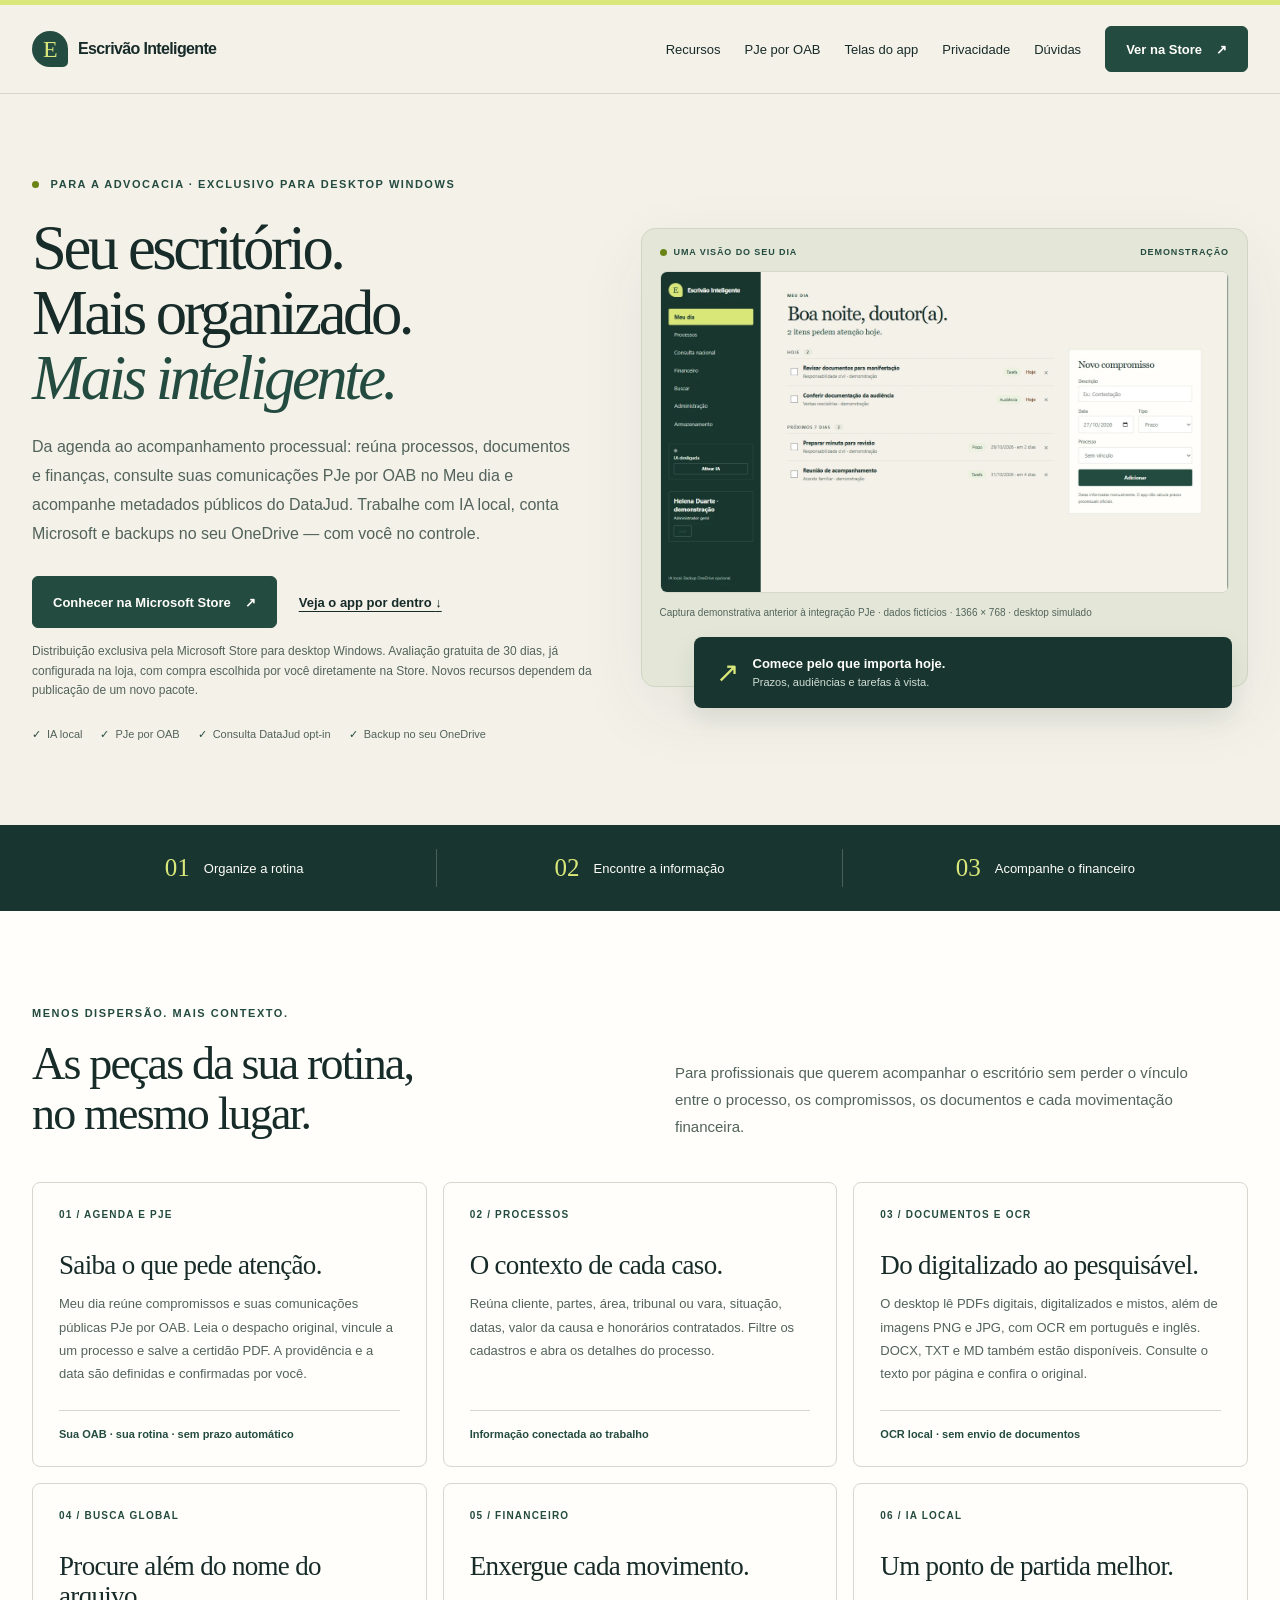
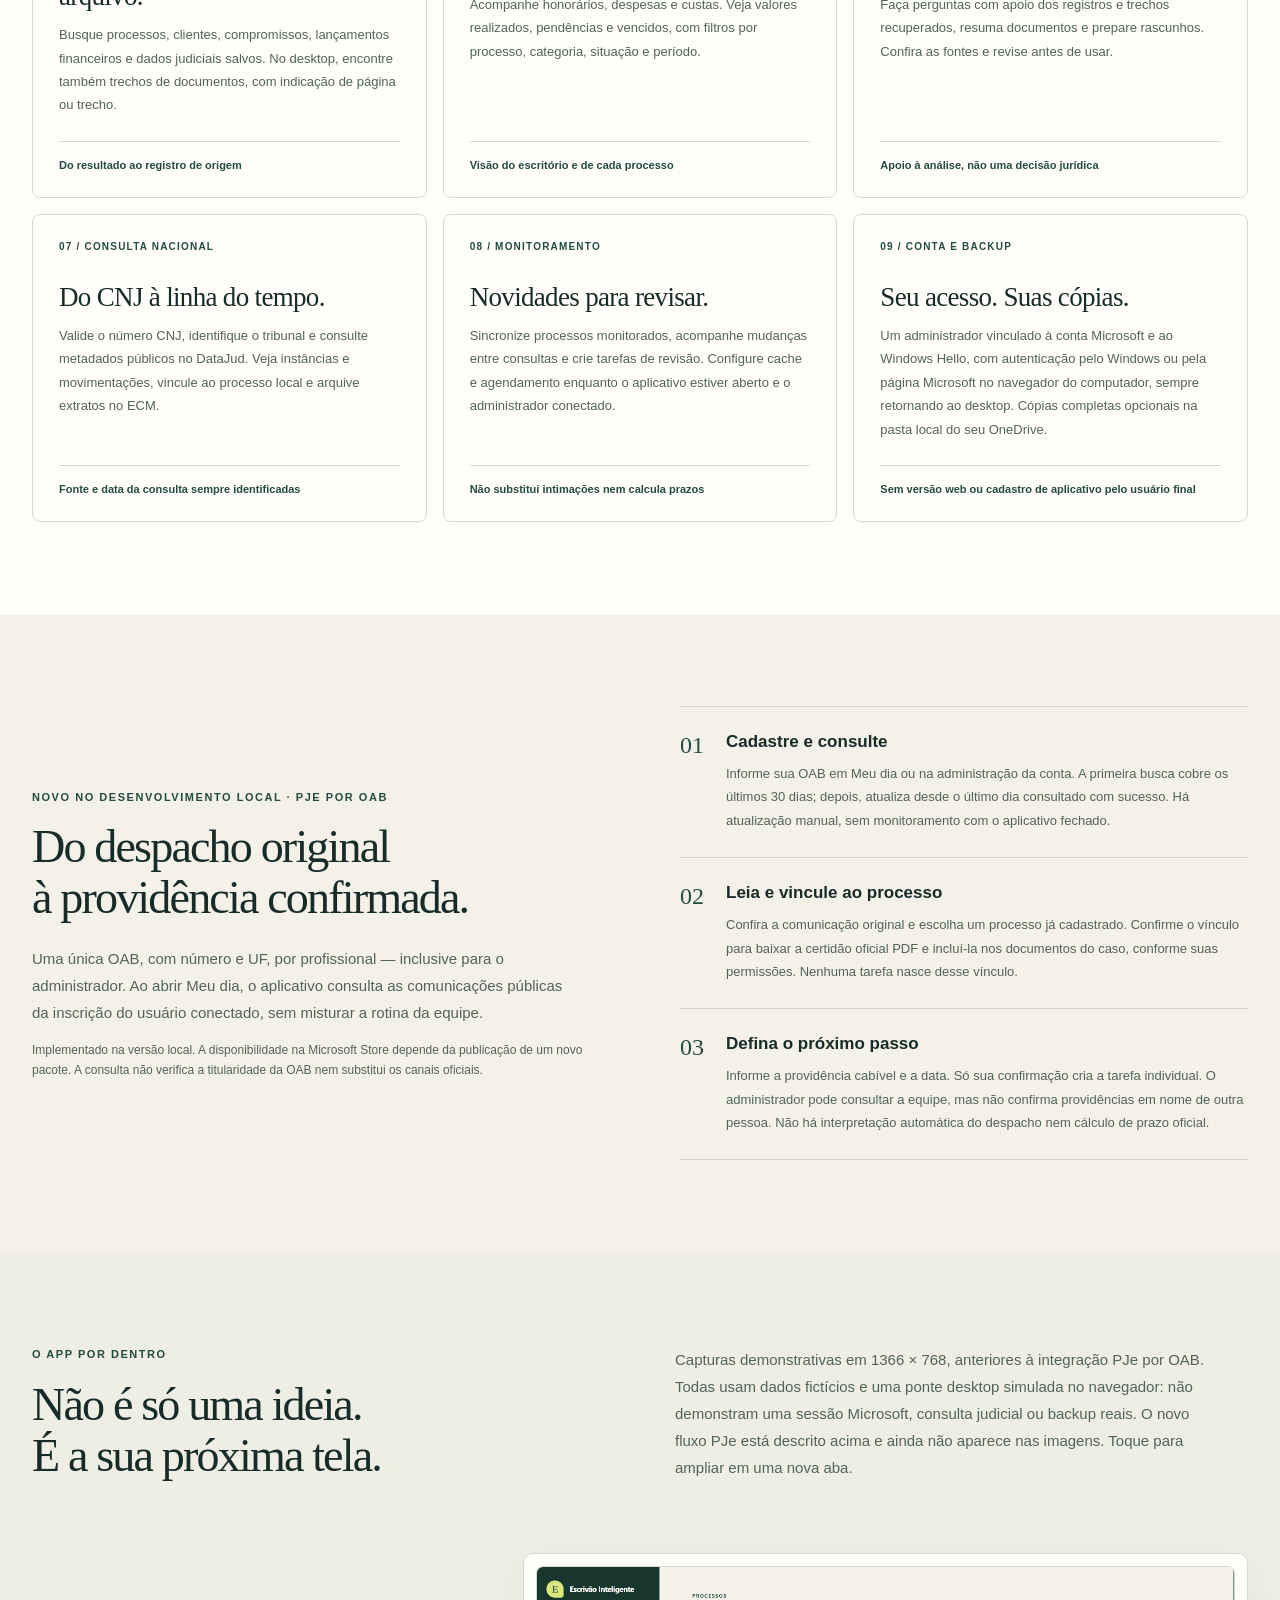
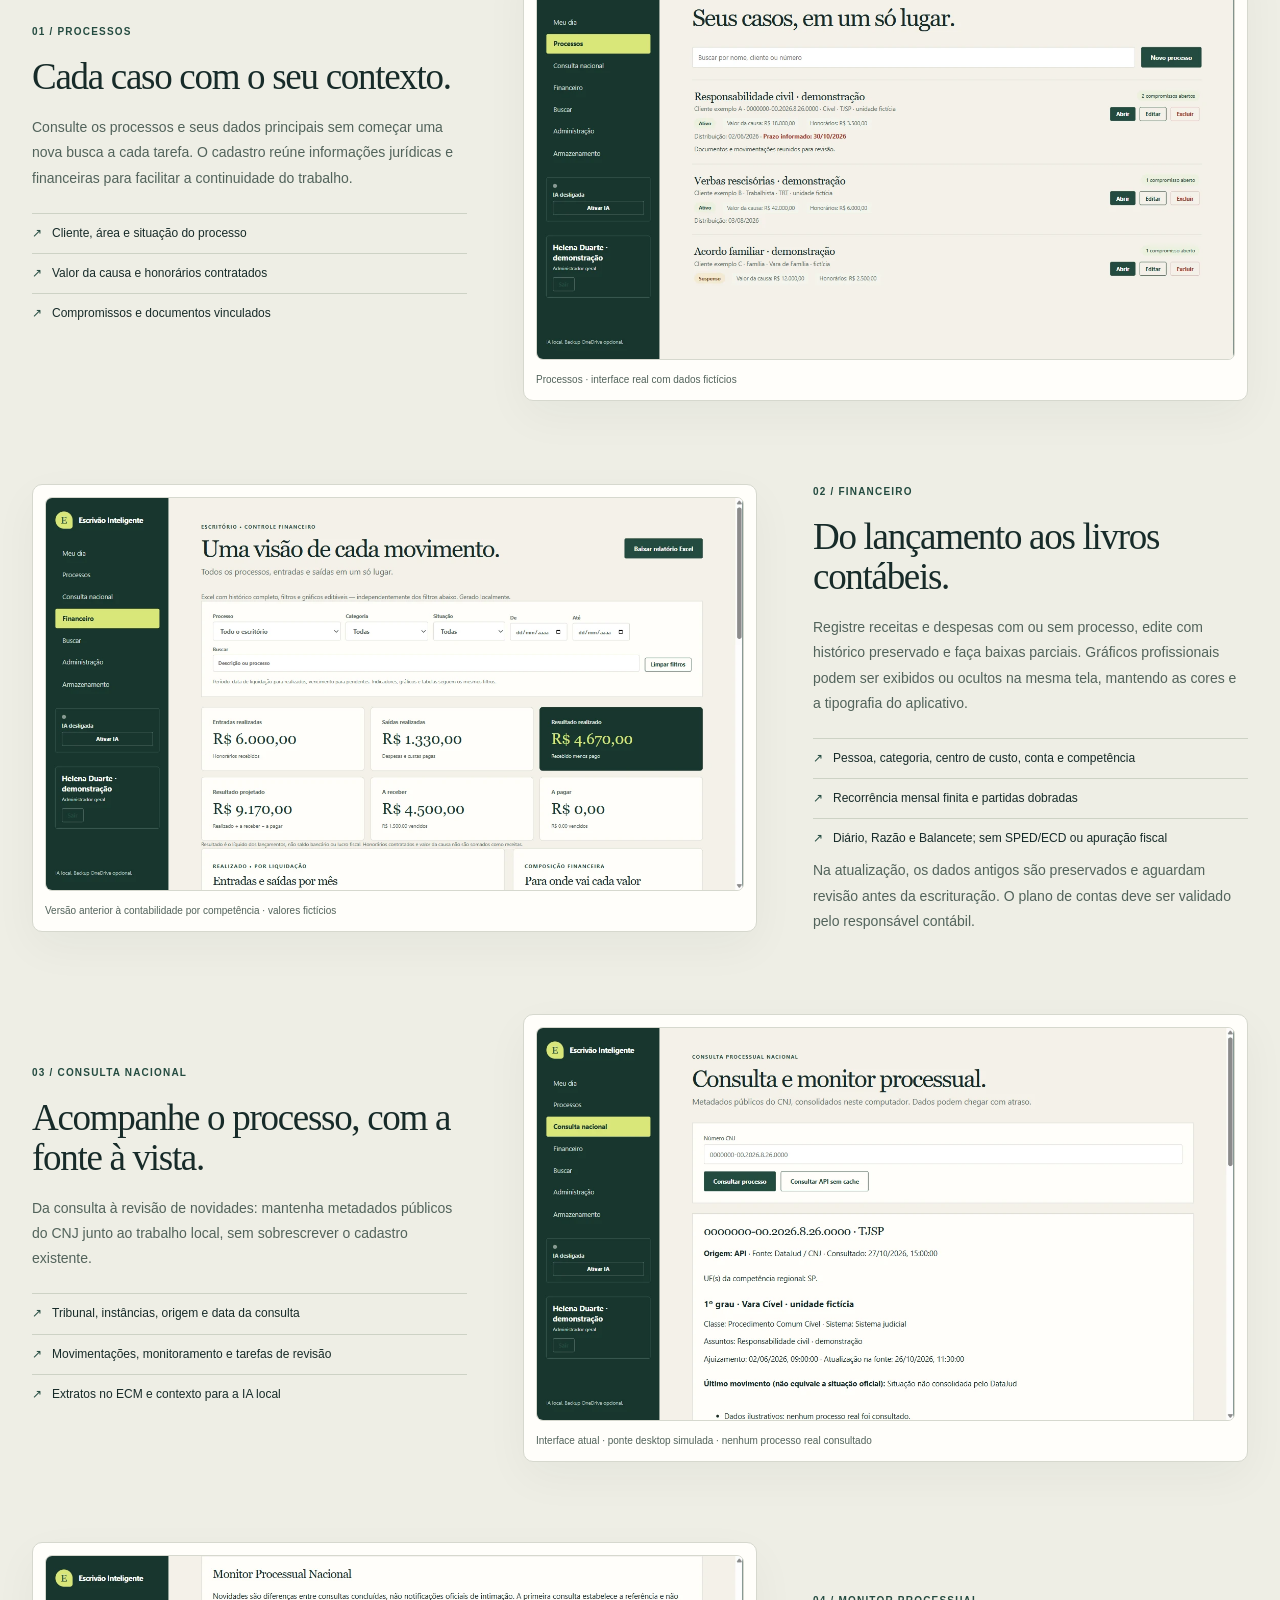
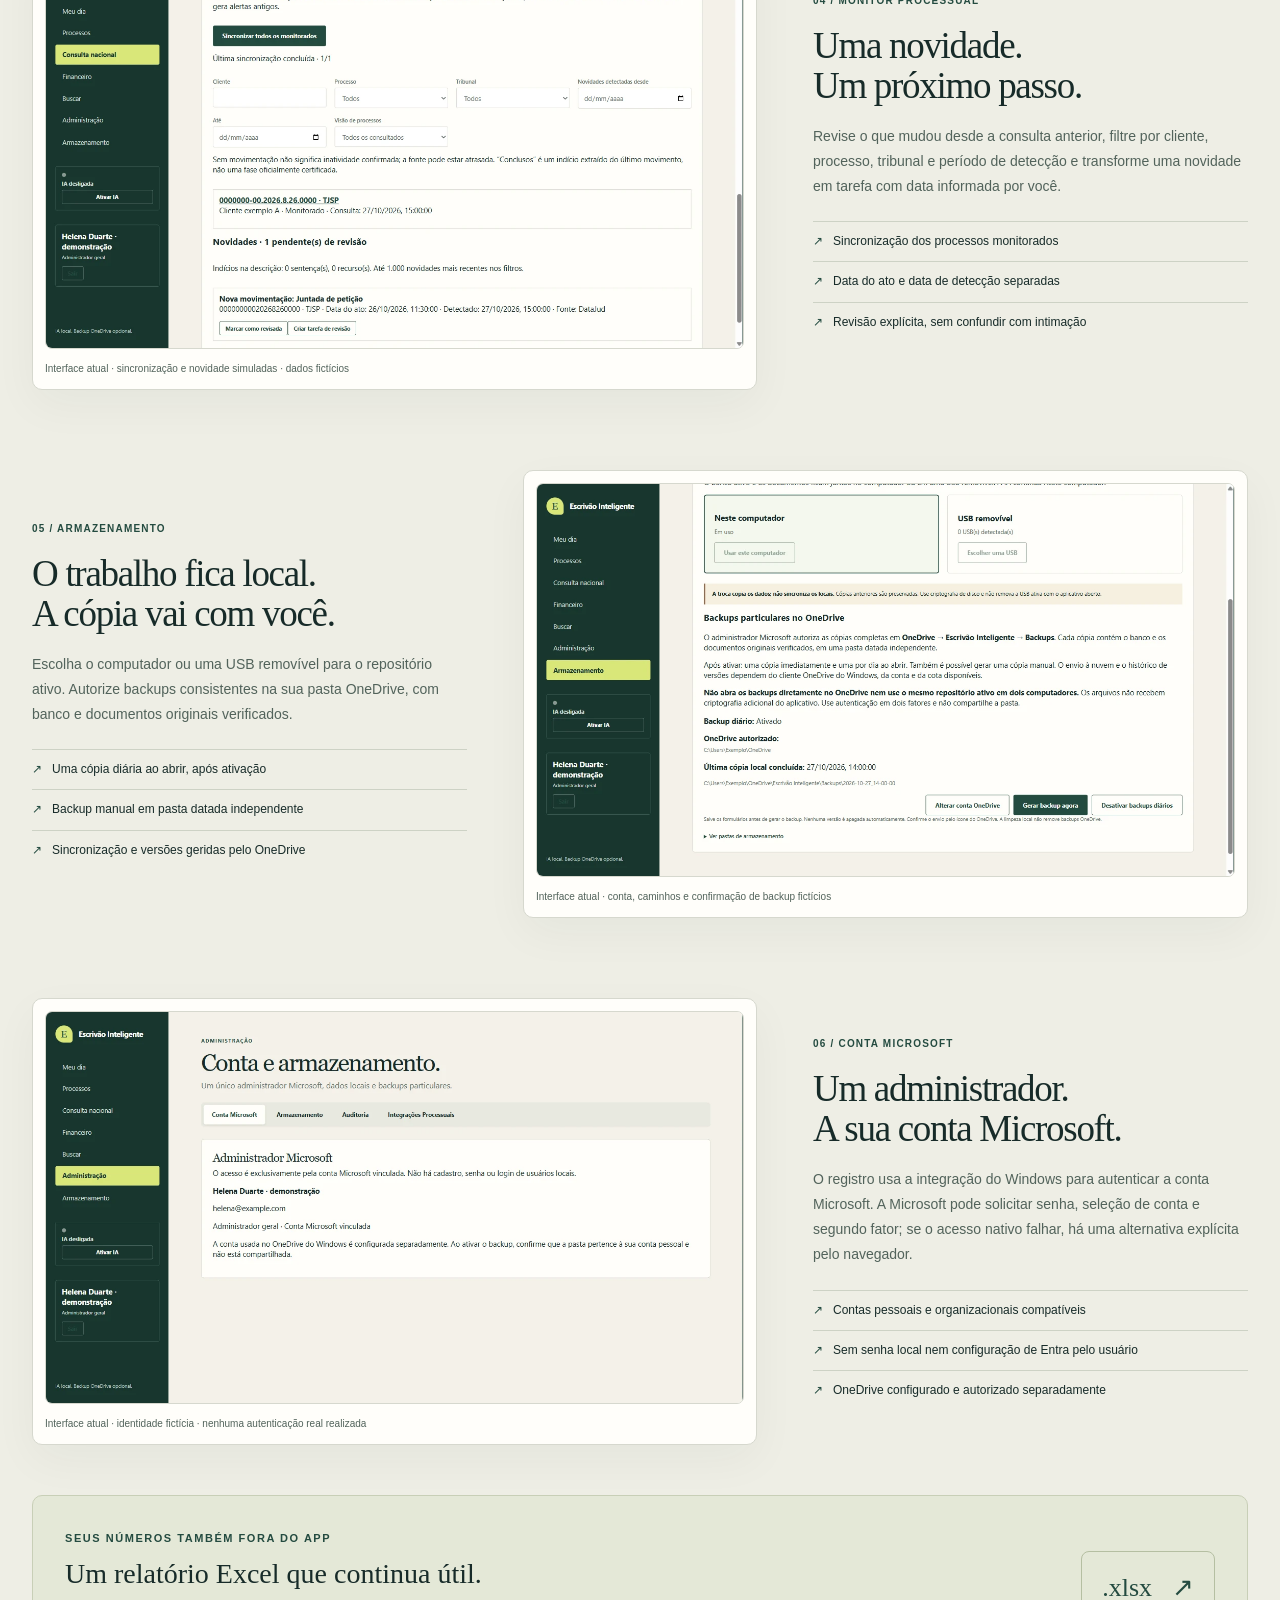
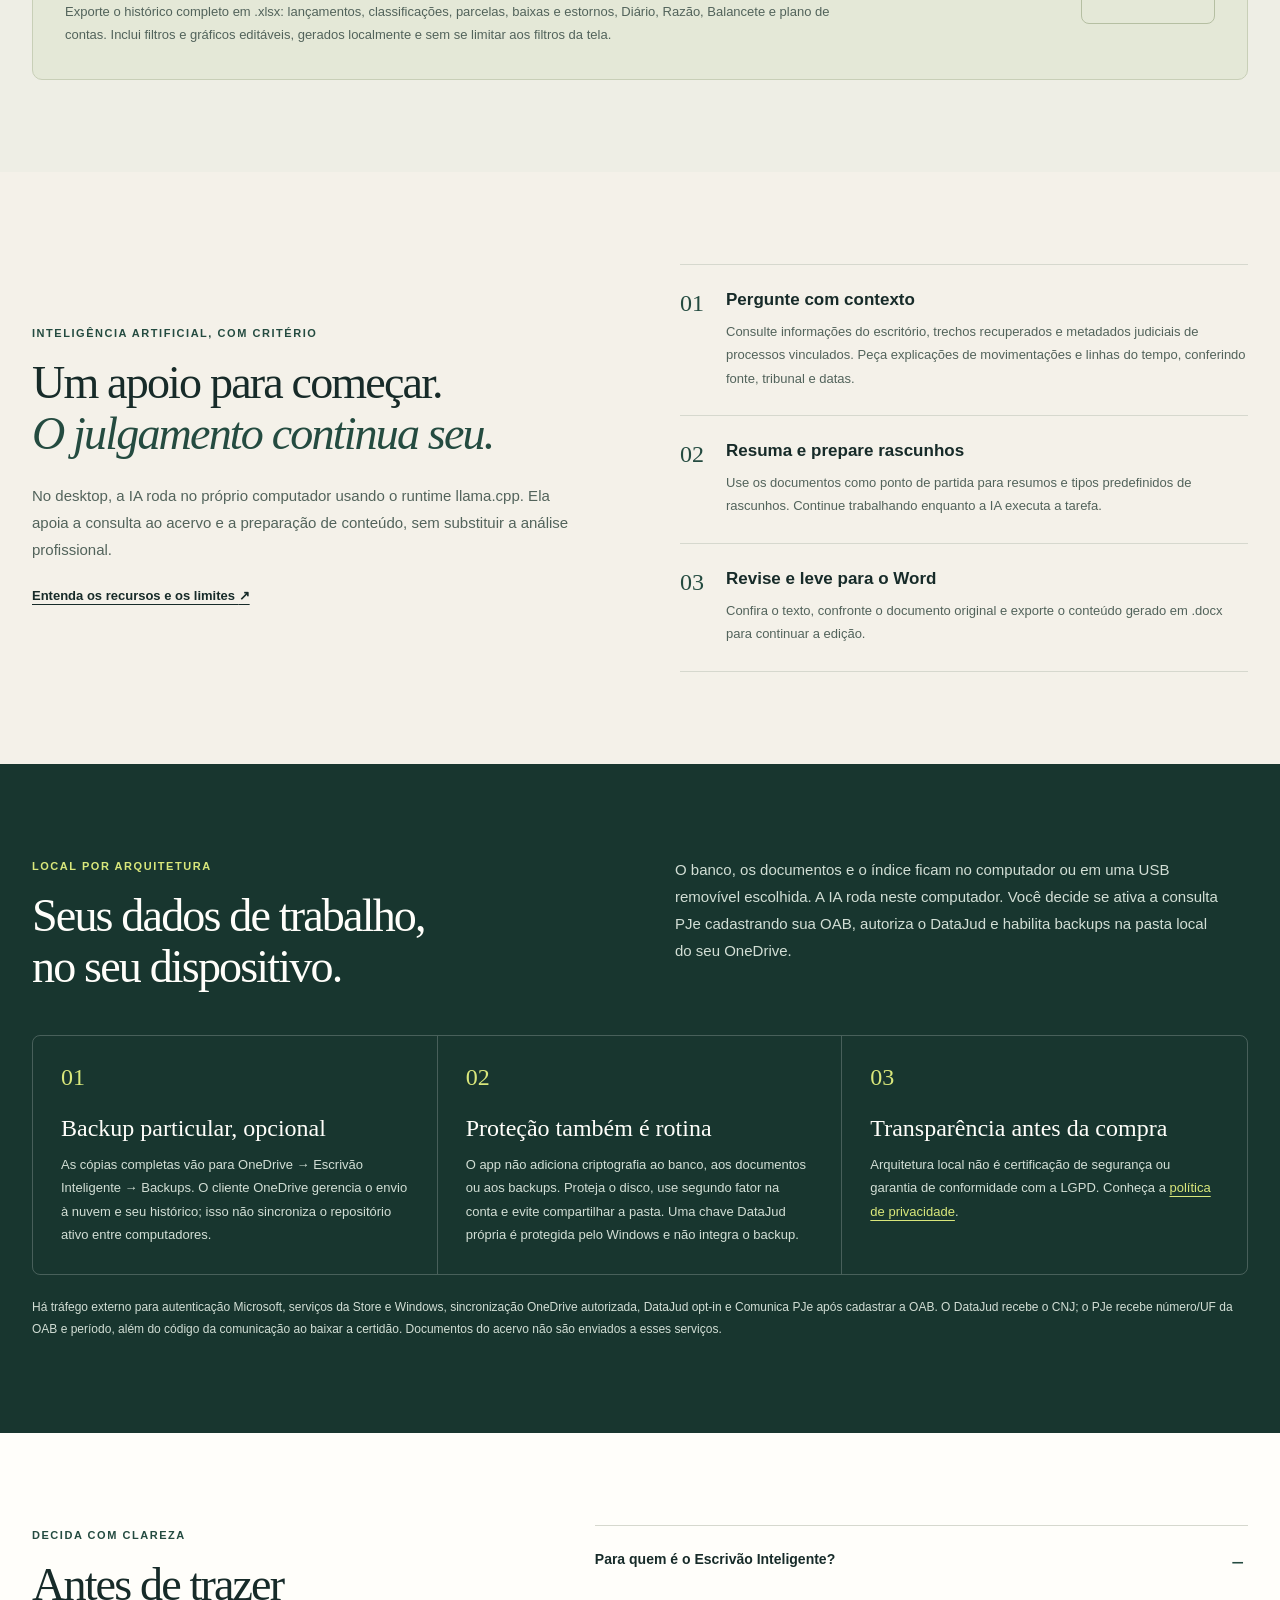
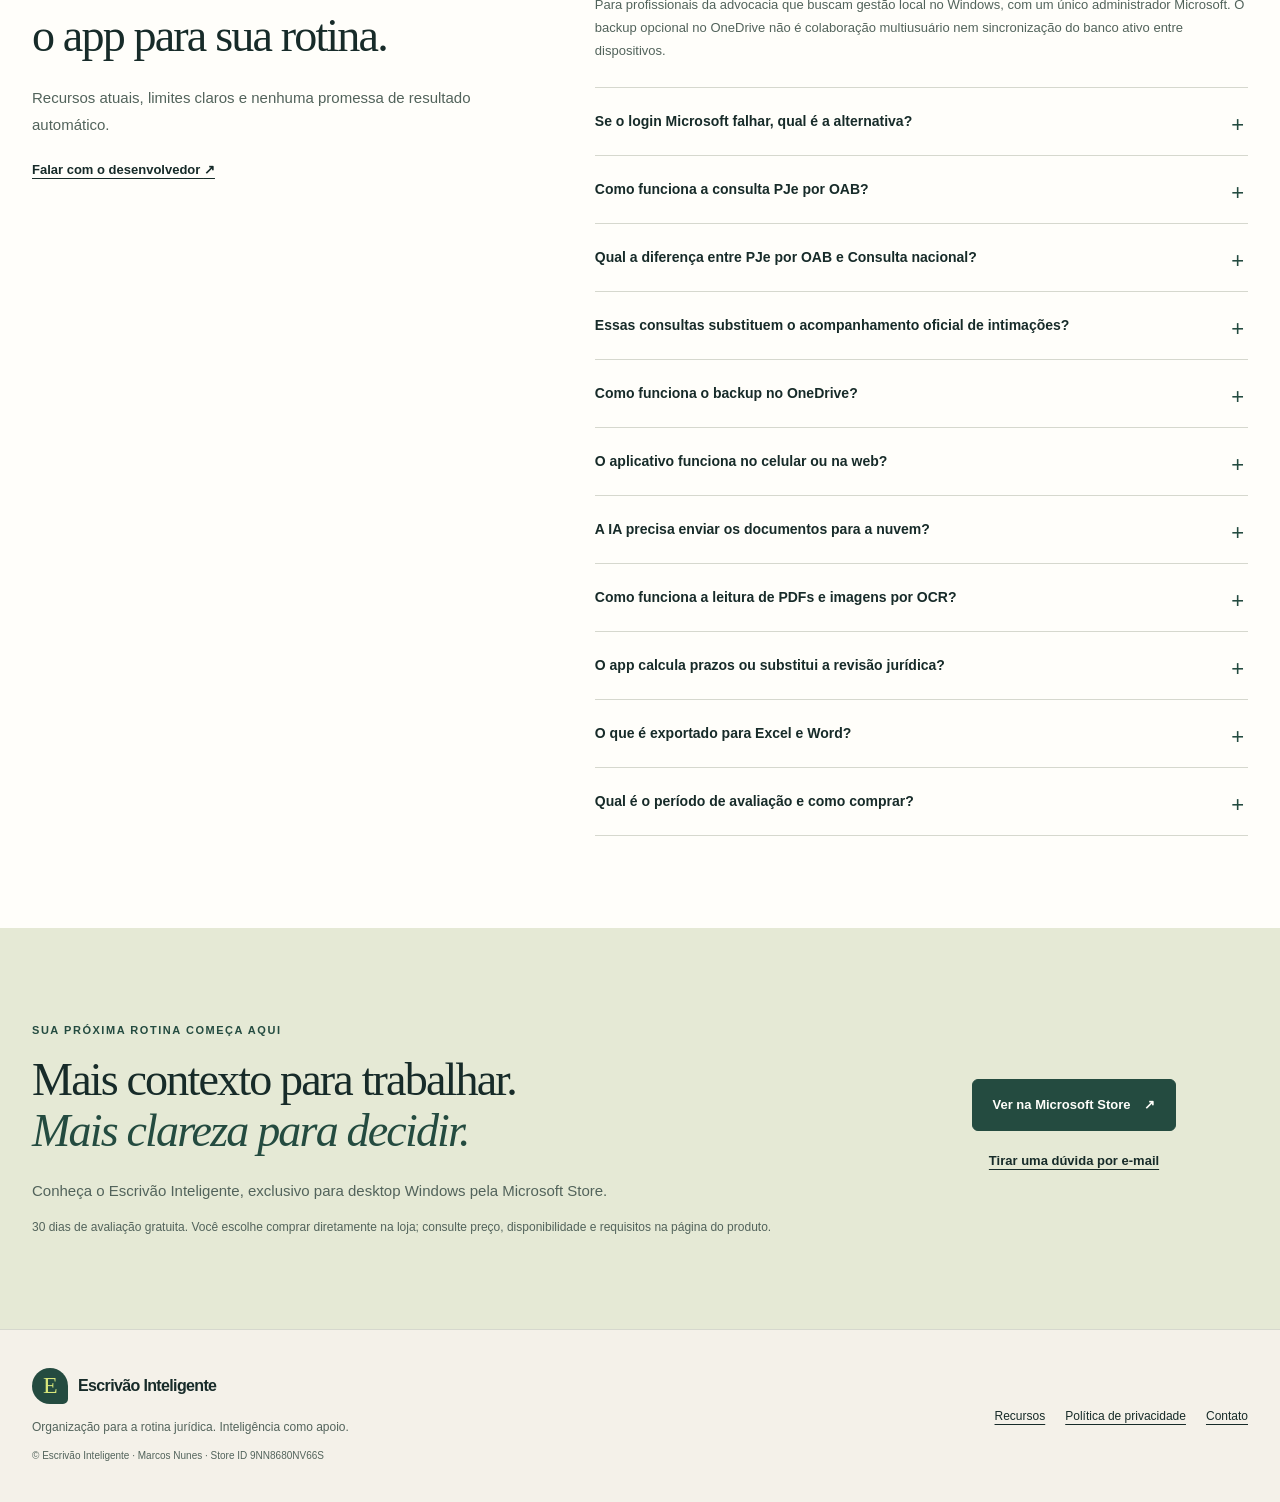
==== commit 8e45c871: "Update" ====
--- a/index.html
+++ b/index.html
@@ -5,9 +5,9 @@
   <meta name="viewport" content="width=device-width, initial-scale=1">
   <meta name="theme-color" content="#18362f">
   <title>Escrivão Inteligente — seu escritório, com mais clareza</title>
-  <meta name="description" content="Gestão jurídica no Windows com IA local, consulta DataJud, conta Microsoft e backups particulares no OneDrive. Conheça os recursos e as telas demonstrativas.">
+  <meta name="description" content="Gestão jurídica no Windows com IA local, comunicações PJe por OAB no Meu dia, consulta DataJud e backups particulares no OneDrive. Conheça os recursos e seus limites.">
   <meta property="og:title" content="Escrivão Inteligente — seu escritório, com mais clareza">
-  <meta property="og:description" content="Processos, documentos, financeiro e monitoramento DataJud, com IA local, conta Microsoft e backup opcional no seu OneDrive.">
+  <meta property="og:description" content="Comunicações PJe por OAB, processos, documentos, financeiro e DataJud. IA local e providências confirmadas pelo profissional.">
   <meta property="og:type" content="website">
   <meta property="og:locale" content="pt_BR">
   <link rel="stylesheet" href="style.css">
@@ -20,6 +20,7 @@
       <a class="brand" href="index.html" aria-label="Escrivão Inteligente — início"><span class="brand-mark" aria-hidden="true">E</span><span>Escrivão Inteligente</span></a>
       <nav class="nav-links" aria-label="Principal">
         <a href="#recursos">Recursos</a>
+        <a href="#consulta-pje">PJe por OAB</a>
         <a href="#telas">Telas do app</a>
         <a href="#privacidade">Privacidade</a>
         <a href="#duvidas">Dúvidas</a>
@@ -31,22 +32,22 @@
   <main id="conteudo">
     <section class="wrap hero">
       <div class="hero-content">
-        <span class="eyebrow"><span class="status-dot" aria-hidden="true"></span> Para a advocacia · aplicativo Windows</span>
+        <span class="eyebrow"><span class="status-dot" aria-hidden="true"></span> Para a advocacia · exclusivo para desktop Windows</span>
         <h1>Seu escritório.<br>Mais organizado.<br><em>Mais inteligente.</em></h1>
-        <p class="hero-copy">Da agenda ao acompanhamento processual: reúna processos, documentos e finanças, consulte metadados públicos do DataJud e trabalhe com IA local. Entre com sua conta Microsoft e mantenha backups no seu OneDrive — com você no controle.</p>
+        <p class="hero-copy">Da agenda ao acompanhamento processual: reúna processos, documentos e finanças, consulte suas comunicações PJe por OAB no Meu dia e acompanhe metadados públicos do DataJud. Trabalhe com IA local, conta Microsoft e backups no seu OneDrive — com você no controle.</p>
         <div class="hero-actions">
           <a class="button" href="https://apps.microsoft.com/detail/9NN8680NV66S" target="_blank" rel="noopener noreferrer">Conhecer na Microsoft Store <span aria-hidden="true">↗</span></a>
           <a class="text-link" href="#telas">Veja o app por dentro <span aria-hidden="true">↓</span></a>
         </div>
-        <p class="trial-note">Esta página apresenta o estado atual do desenvolvimento local. Novos recursos dependem de publicação de um novo pacote para chegar à Store. Consulte preço e disponibilidade na loja.</p>
-        <ul class="hero-points" aria-label="Destaques"><li>IA local</li><li>Consulta DataJud opt-in</li><li>Backup no seu OneDrive</li></ul>
+        <p class="trial-note">Distribuição exclusiva pela Microsoft Store para desktop Windows. Avaliação gratuita de 30 dias, já configurada na loja, com compra escolhida por você diretamente na Store. Novos recursos dependem da publicação de um novo pacote.</p>
+        <ul class="hero-points" aria-label="Destaques"><li>IA local</li><li>PJe por OAB</li><li>Consulta DataJud opt-in</li><li>Backup no seu OneDrive</li></ul>
       </div>
       <figure class="hero-preview">
         <div class="preview-label"><span class="status-dot" aria-hidden="true"></span> UMA VISÃO DO SEU DIA <span>DEMONSTRAÇÃO</span></div>
         <a class="screenshot-link" href="assets/meu-dia.webp?v=20261027-tipografia" target="_blank" rel="noopener" aria-label="Abrir captura de Meu dia em tamanho completo (nova aba)">
           <img src="assets/meu-dia.webp?v=20261027-tipografia" width="1366" height="768" alt="Tela Meu dia com compromissos de hoje, próximos sete dias e formulário para um novo compromisso." fetchpriority="high">
         </a>
-        <figcaption>Interface atual · dados fictícios · 1366 × 768 · desktop simulado</figcaption>
+        <figcaption>Captura demonstrativa anterior à integração PJe · dados fictícios · 1366 × 768 · desktop simulado</figcaption>
         <div class="preview-note"><span aria-hidden="true">↗</span><div><strong>Comece pelo que importa hoje.</strong><span>Prazos, audiências e tarefas à vista.</span></div></div>
       </figure>
     </section>
@@ -66,7 +67,7 @@
           <p class="section-intro">Para profissionais que querem acompanhar o escritório sem perder o vínculo entre o processo, os compromissos, os documentos e cada movimentação financeira.</p>
         </div>
         <div class="resource-grid">
-          <article class="morning-card"><span class="card-number">01 / AGENDA</span><h3>Saiba o que pede atenção.</h3><p>Meu dia separa compromissos atrasados, de hoje e dos próximos sete dias. Cadastre prazos, audiências e tarefas, vincule ao processo e marque a conclusão.</p><span class="card-foot">Uma visão prática das prioridades</span></article>
+          <article class="morning-card"><span class="card-number">01 / AGENDA E PJE</span><h3>Saiba o que pede atenção.</h3><p>Meu dia reúne compromissos e suas comunicações públicas PJe por OAB. Leia o despacho original, vincule a um processo e salve a certidão PDF. A providência e a data são definidas e confirmadas por você.</p><span class="card-foot">Sua OAB · sua rotina · sem prazo automático</span></article>
           <article class="morning-card"><span class="card-number">02 / PROCESSOS</span><h3>O contexto de cada caso.</h3><p>Reúna cliente, partes, área, tribunal ou vara, situação, datas, valor da causa e honorários contratados. Filtre os cadastros e abra os detalhes do processo.</p><span class="card-foot">Informação conectada ao trabalho</span></article>
           <article class="morning-card"><span class="card-number">03 / DOCUMENTOS E OCR</span><h3>Do digitalizado ao pesquisável.</h3><p>O desktop lê PDFs digitais, digitalizados e mistos, além de imagens PNG e JPG, com OCR em português e inglês. DOCX, TXT e MD também estão disponíveis. Consulte o texto por página e confira o original.</p><span class="card-foot">OCR local · sem envio de documentos</span></article>
           <article class="morning-card"><span class="card-number">04 / BUSCA GLOBAL</span><h3>Procure além do nome do arquivo.</h3><p>Busque processos, clientes, compromissos, lançamentos financeiros e dados judiciais salvos. No desktop, encontre também trechos de documentos, com indicação de página ou trecho.</p><span class="card-foot">Do resultado ao registro de origem</span></article>
@@ -74,7 +75,23 @@
           <article class="morning-card"><span class="card-number">06 / IA LOCAL</span><h3>Um ponto de partida melhor.</h3><p>Faça perguntas com apoio dos registros e trechos recuperados, resuma documentos e prepare rascunhos. Confira as fontes e revise antes de usar.</p><span class="card-foot">Apoio à análise, não uma decisão jurídica</span></article>
           <article class="morning-card"><span class="card-number">07 / CONSULTA NACIONAL</span><h3>Do CNJ à linha do tempo.</h3><p>Valide o número CNJ, identifique o tribunal e consulte metadados públicos no DataJud. Veja instâncias e movimentações, vincule ao processo local e arquive extratos no ECM.</p><span class="card-foot">Fonte e data da consulta sempre identificadas</span></article>
           <article class="morning-card"><span class="card-number">08 / MONITORAMENTO</span><h3>Novidades para revisar.</h3><p>Sincronize processos monitorados, acompanhe mudanças entre consultas e crie tarefas de revisão. Configure cache e agendamento enquanto o aplicativo estiver aberto e o administrador conectado.</p><span class="card-foot">Não substitui intimações nem calcula prazos</span></article>
-          <article class="morning-card"><span class="card-number">09 / CONTA E BACKUP</span><h3>Seu acesso. Suas cópias.</h3><p>Um administrador vinculado à conta Microsoft, autenticação pelo Windows com alternativa pelo navegador e cópias completas opcionais na pasta local do seu OneDrive.</p><span class="card-foot">Sem cadastro de aplicativo pelo usuário final</span></article>
+          <article class="morning-card"><span class="card-number">09 / CONTA E BACKUP</span><h3>Seu acesso. Suas cópias.</h3><p>Um administrador vinculado à conta Microsoft e ao Windows Hello, com autenticação pelo Windows ou pela página Microsoft no navegador do computador, sempre retornando ao desktop. Cópias completas opcionais na pasta local do seu OneDrive.</p><span class="card-foot">Sem versão web ou cadastro de aplicativo pelo usuário final</span></article>
+        </div>
+      </div>
+    </section>
+
+    <section class="section" id="consulta-pje" aria-labelledby="pje-titulo">
+      <div class="wrap spread">
+        <div>
+          <span class="eyebrow">Novo no desenvolvimento local · PJe por OAB</span>
+          <h2 id="pje-titulo">Do despacho original<br>à providência confirmada.</h2>
+          <p class="section-intro">Uma única OAB, com número e UF, por profissional — inclusive para o administrador. Ao abrir Meu dia, o aplicativo consulta as comunicações públicas da inscrição do usuário conectado, sem misturar a rotina da equipe.</p>
+          <p class="trial-note">Implementado na versão local. A disponibilidade na Microsoft Store depende da publicação de um novo pacote. A consulta não verifica a titularidade da OAB nem substitui os canais oficiais.</p>
+        </div>
+        <div class="ai-steps">
+          <article><span>01</span><div><h3>Cadastre e consulte</h3><p>Informe sua OAB em Meu dia ou na administração da conta. A primeira busca cobre os últimos 30 dias; depois, atualiza desde o último dia consultado com sucesso. Há atualização manual, sem monitoramento com o aplicativo fechado.</p></div></article>
+          <article><span>02</span><div><h3>Leia e vincule ao processo</h3><p>Confira a comunicação original e escolha um processo já cadastrado. Confirme o vínculo para baixar a certidão oficial PDF e incluí-la nos documentos do caso, conforme suas permissões. Nenhuma tarefa nasce desse vínculo.</p></div></article>
+          <article><span>03</span><div><h3>Defina o próximo passo</h3><p>Informe a providência cabível e a data. Só sua confirmação cria a tarefa individual. O administrador pode consultar a equipe, mas não confirma providências em nome de outra pessoa. Não há interpretação automática do despacho nem cálculo de prazo oficial.</p></div></article>
         </div>
       </div>
     </section>
@@ -83,15 +100,15 @@
       <div class="wrap">
         <div class="section-heading">
           <div><span class="eyebrow">O app por dentro</span><h2>Não é só uma ideia.<br>É a sua próxima tela.</h2></div>
-          <p class="section-intro">Interface atual com tipografia mais compacta, capturada em 1366 × 768, resolução comum em notebooks de 15 polegadas. Todas as telas usam dados fictícios e uma ponte desktop simulada no navegador: não demonstram uma sessão Microsoft, consulta judicial ou backup reais. Toque para ampliar em uma nova aba.</p>
+          <p class="section-intro">Capturas demonstrativas em 1366 × 768, anteriores à integração PJe por OAB. Todas usam dados fictícios e uma ponte desktop simulada no navegador: não demonstram uma sessão Microsoft, consulta judicial ou backup reais. O novo fluxo PJe está descrito acima e ainda não aparece nas imagens. Toque para ampliar em uma nova aba.</p>
         </div>
         <article class="screen-row">
           <div class="screen-copy"><span class="card-number">01 / PROCESSOS</span><h3>Cada caso com o seu contexto.</h3><p>Consulte os processos e seus dados principais sem começar uma nova busca a cada tarefa. O cadastro reúne informações jurídicas e financeiras para facilitar a continuidade do trabalho.</p><ul class="check-list"><li>Cliente, área e situação do processo</li><li>Valor da causa e honorários contratados</li><li>Compromissos e documentos vinculados</li></ul></div>
           <figure class="screen-frame"><a class="screenshot-link" href="assets/processos.webp?v=20261027-tipografia" target="_blank" rel="noopener" aria-label="Ampliar captura da tela Processos (nova aba)"><img src="assets/processos.webp?v=20261027-tipografia" alt="Lista de três processos fictícios nas áreas cível, trabalhista e família, com clientes, honorários e situação." width="1366" height="768" loading="lazy" decoding="async"></a><figcaption>Processos · interface real com dados fictícios</figcaption></figure>
         </article>
         <article class="screen-row screen-row-reverse">
-          <div class="screen-copy"><span class="card-number">02 / FINANCEIRO</span><h3>Do lançamento à visão do escritório.</h3><p>Entenda o que já entrou, o que saiu e o que ainda está pendente. Consulte indicadores, gráficos e tabelas com os mesmos filtros, sem desconectar os números dos processos.</p><ul class="check-list"><li>Entradas, saídas e resultado realizado</li><li>Pendências e valores vencidos</li><li>Análises por mês, categoria e processo</li></ul></div>
-          <figure class="screen-frame"><a class="screenshot-link" href="assets/financeiro.webp?v=20261027-tipografia" target="_blank" rel="noopener" aria-label="Ampliar captura do painel Financeiro (nova aba)"><img src="assets/financeiro.webp?v=20261027-tipografia" alt="Painel financeiro com filtros, indicadores de entradas e saídas, pendências e gráficos de movimentações fictícias." width="1366" height="768" loading="lazy" decoding="async"></a><figcaption>Financeiro · valores ilustrativos, não resultados de clientes</figcaption></figure>
+          <div class="screen-copy"><span class="card-number">02 / FINANCEIRO</span><h3>Do lançamento aos livros contábeis.</h3><p>Registre receitas e despesas com ou sem processo, edite com histórico preservado e faça baixas parciais. Gráficos profissionais podem ser exibidos ou ocultos na mesma tela, mantendo as cores e a tipografia do aplicativo.</p><ul class="check-list"><li>Pessoa, categoria, centro de custo, conta e competência</li><li>Recorrência mensal finita e partidas dobradas</li><li>Diário, Razão e Balancete; sem SPED/ECD ou apuração fiscal</li></ul><p>Na atualização, os dados antigos são preservados e aguardam revisão antes da escrituração. O plano de contas deve ser validado pelo responsável contábil.</p></div>
+          <figure class="screen-frame"><a class="screenshot-link" href="assets/financeiro.webp?v=20261027-tipografia" target="_blank" rel="noopener" aria-label="Ampliar captura anterior do painel Financeiro (nova aba)"><img src="assets/financeiro.webp?v=20261027-tipografia" alt="Captura da versão anterior do financeiro com filtros, indicadores e gráficos de movimentações fictícias; ainda sem o novo formulário e livros contábeis." width="1366" height="768" loading="lazy" decoding="async"></a><figcaption>Versão anterior à contabilidade por competência · valores fictícios</figcaption></figure>
         </article>
         <article class="screen-row">
           <div class="screen-copy"><span class="card-number">03 / CONSULTA NACIONAL</span><h3>Acompanhe o processo, com a fonte à vista.</h3><p>Da consulta à revisão de novidades: mantenha metadados públicos do CNJ junto ao trabalho local, sem sobrescrever o cadastro existente.</p><ul class="check-list"><li>Tribunal, instâncias, origem e data da consulta</li><li>Movimentações, monitoramento e tarefas de revisão</li><li>Extratos no ECM e contexto para a IA local</li></ul></div>
@@ -109,7 +126,7 @@
           <div class="screen-copy"><span class="card-number">06 / CONTA MICROSOFT</span><h3>Um administrador.<br>A sua conta Microsoft.</h3><p>O registro usa a integração do Windows para autenticar a conta Microsoft. A Microsoft pode solicitar senha, seleção de conta e segundo fator; se o acesso nativo falhar, há uma alternativa explícita pelo navegador.</p><ul class="check-list"><li>Contas pessoais e organizacionais compatíveis</li><li>Sem senha local nem configuração de Entra pelo usuário</li><li>OneDrive configurado e autorizado separadamente</li></ul></div>
           <figure class="screen-frame"><a class="screenshot-link" href="assets/conta-microsoft.webp?v=20261027-tipografia" target="_blank" rel="noopener" aria-label="Ampliar demonstração da conta Microsoft (nova aba)"><img src="assets/conta-microsoft.webp?v=20261027-tipografia" alt="Administração com uma conta Microsoft fictícia vinculada como administrador geral e orientação sobre a conta OneDrive." width="1366" height="768" loading="lazy" decoding="async"></a><figcaption>Interface atual · identidade fictícia · nenhuma autenticação real realizada</figcaption></figure>
         </article>
-        <div class="export-callout"><div><span class="eyebrow">Seus números também fora do app</span><h3>Um relatório Excel que continua útil.</h3><p>Exporte o histórico financeiro completo em .xlsx, com filtros e gráficos editáveis, gerado localmente. A exportação inclui todos os lançamentos, independentemente dos filtros ativos no painel.</p></div><span class="file-chip" aria-label="Formato Excel">.xlsx <span aria-hidden="true">↗</span></span></div>
+        <div class="export-callout"><div><span class="eyebrow">Seus números também fora do app</span><h3>Um relatório Excel que continua útil.</h3><p>Exporte o histórico completo em .xlsx: lançamentos, classificações, parcelas, baixas e estornos, Diário, Razão, Balancete e plano de contas. Inclui filtros e gráficos editáveis, gerados localmente e sem se limitar aos filtros da tela.</p></div><span class="file-chip" aria-label="Formato Excel">.xlsx <span aria-hidden="true">↗</span></span></div>
       </div>
     </section>
 
@@ -128,14 +145,14 @@
       <div class="wrap">
         <div class="section-heading">
           <div><span class="eyebrow">Local por arquitetura</span><h2>Seus dados de trabalho,<br>no seu dispositivo.</h2></div>
-          <p class="section-intro">O banco, os documentos e o índice ficam no computador ou em uma USB removível escolhida. A IA roda neste computador. Você decide se autoriza consultas DataJud e backups na pasta local do seu OneDrive.</p>
+          <p class="section-intro">O banco, os documentos e o índice ficam no computador ou em uma USB removível escolhida. A IA roda neste computador. Você decide se ativa a consulta PJe cadastrando sua OAB, autoriza o DataJud e habilita backups na pasta local do seu OneDrive.</p>
         </div>
         <div class="privacy-grid">
           <article class="privacy-card"><span>01</span><h3>Backup particular, opcional</h3><p>As cópias completas vão para OneDrive → Escrivão Inteligente → Backups. O cliente OneDrive gerencia o envio à nuvem e seu histórico; isso não sincroniza o repositório ativo entre computadores.</p></article>
           <article class="privacy-card"><span>02</span><h3>Proteção também é rotina</h3><p>O app não adiciona criptografia ao banco, aos documentos ou aos backups. Proteja o disco, use segundo fator na conta e evite compartilhar a pasta. Uma chave DataJud própria é protegida pelo Windows e não integra o backup.</p></article>
           <article class="privacy-card"><span>03</span><h3>Transparência antes da compra</h3><p>Arquitetura local não é certificação de segurança ou garantia de conformidade com a LGPD. Conheça a <a href="politica-de-privacidade.html">política de privacidade</a>.</p></article>
         </div>
-        <p class="privacy-foot">Há tráfego externo para autenticação Microsoft, serviços da Store e Windows, sincronização OneDrive autorizada e consultas DataJud opt-in. Uma consulta envia o número CNJ ao CNJ; os documentos do acervo não são enviados ao DataJud.</p>
+        <p class="privacy-foot">Há tráfego externo para autenticação Microsoft, serviços da Store e Windows, sincronização OneDrive autorizada, DataJud opt-in e Comunica PJe após cadastrar a OAB. O DataJud recebe o CNJ; o PJe recebe número/UF da OAB e período, além do código da comunicação ao baixar a certidão. Documentos do acervo não são enviados a esses serviços.</p>
       </div>
     </section>
 
@@ -144,23 +161,24 @@
         <div><span class="eyebrow">Decida com clareza</span><h2>Antes de trazer<br>o app para sua rotina.</h2><p class="section-intro">Recursos atuais, limites claros e nenhuma promessa de resultado automático.</p><a class="text-link" href="mailto:marcos.nunes.lph@outlook.com">Falar com o desenvolvedor <span aria-hidden="true">↗</span></a></div>
         <div class="faq-list">
           <details open><summary>Para quem é o Escrivão Inteligente?</summary><p>Para profissionais da advocacia que buscam gestão local no Windows, com um único administrador Microsoft. O backup opcional no OneDrive não é colaboração multiusuário nem sincronização do banco ativo entre dispositivos.</p></details>
-          <details><summary>Preciso registrar um aplicativo na Microsoft para entrar?</summary><p>Não. A integração já acompanha o aplicativo. Clique para registrar com Microsoft e conclua a autenticação solicitada pelo Windows, incluindo senha ou segundo fator quando exigidos. Há alternativa pelo navegador após falha do acesso nativo. A conta autorizada na pasta OneDrive deve ser conferida separadamente.</p></details>
-          <details><summary>O que a Consulta nacional realmente consulta?</summary><p>Após autorização em Administração → Integrações Processuais, o app consulta a API pública DataJud, com validação do CNJ, cache, tentativas controladas e identificação da fonte. O retorno pode estar atrasado e não inclui processos sigilosos, partes, advogados nem inteiro teor. Não é uma conexão direta universal com PJe, Eproc, e-SAJ ou Projudi. Esses conectores dependem de contrato e acesso autorizado; o SCMPP do TJPR, por exemplo, exige adesão formal e credenciais.</p></details>
-          <details><summary>O monitoramento substitui o acompanhamento de intimações?</summary><p>Não. Ele detecta mudanças entre consultas salvas, permite revisão e criação de tarefas e executa sincronização manual, em lote ou agendada com o app aberto e o administrador conectado. Não é um serviço em segundo plano do Windows, não recebe intimações oficiais nem calcula prazos legais.</p></details>
+          <details><summary>Se o login Microsoft falhar, qual é a alternativa?</summary><p>A integração já acompanha o aplicativo; você não precisa registrar outro aplicativo. Primeiro tente a autenticação integrada ao Windows. Se ela falhar, escolha autenticar Microsoft no navegador padrão do computador. Somente a página de autenticação da Microsoft é aberta; conclua e volte ao aplicativo desktop para confirmar o Windows Hello. Isso não oferece versão web, acesso pelo celular nem dispensa autenticação. Se ambos os métodos falharem, confira a conexão e a conta e tente novamente. O vínculo inicial do Windows Hello exige confirmação Microsoft recente; se o provedor não a comprovar, o vínculo permanece bloqueado. A conta autorizada na pasta OneDrive e a conta de compra da Store devem ser conferidas separadamente.</p></details>
+          <details><summary>Como funciona a consulta PJe por OAB?</summary><p>No desktop, cadastre uma única OAB com número e UF, inclusive para o administrador. Meu dia busca as comunicações públicas da inscrição do usuário conectado: últimos 30 dias na primeira consulta e atualização incremental depois. Leia o original, confirme o vínculo a um processo existente e salve a certidão PDF. A tarefa só é criada após você informar e confirmar providência e data. O administrador pode consultar a equipe, sem misturar as rotinas. Não há interpretação por IA, cálculo oficial de prazo nem consulta com o aplicativo fechado. O cadastro não verifica a titularidade da inscrição; a cobertura depende do filtro de OAB e da disponibilidade da API.</p></details>
+          <details><summary>Qual a diferença entre PJe por OAB e Consulta nacional?</summary><p>São fluxos distintos. Em Meu dia, a API pública Comunica PJe retorna comunicações pela OAB, com texto original e download da certidão disponível na fonte. Em Consulta nacional, o DataJud retorna metadados e movimentações pelo número CNJ, após autorização em Administração → DataJud. O DataJud pode estar atrasado e não fornece partes, advogados, documentos integrais ou processos sigilosos. Nenhum fluxo é uma conexão universal autenticada com os portais PJe, Eproc, e-SAJ ou Projudi; não há contorno de CAPTCHA nem acesso a autos restritos.</p></details>
+          <details><summary>Essas consultas substituem o acompanhamento oficial de intimações?</summary><p>Não. O monitor DataJud detecta mudanças entre consultas salvas e oferece tarefas de revisão; seu agendamento exige app aberto e administrador conectado. O PJe por OAB consulta comunicações públicas ao abrir Meu dia, ou por atualização manual. Podem ocorrer atraso, cancelamento de publicação, indisponibilidade ou diferenças no formato da inscrição. Nenhum fluxo garante cobertura integral, monitora com o aplicativo fechado ou calcula prazos legais. Confira os canais oficiais e revise as datas.</p></details>
           <details><summary>Como funciona o backup no OneDrive?</summary><p>Ao autorizar uma pasta OneDrive, o app gera uma cópia consistente do banco e dos documentos, imediatamente, uma vez por dia ao abrir e sob demanda. Cada backup ocupa uma pasta datada independente. Confirme a sincronização no cliente OneDrive: envio à nuvem, cota e histórico dependem dele e da conta. Não use a pasta de backup como repositório ativo nem abra a mesma base em dois computadores.</p></details>
-          <details><summary>O aplicativo funciona no celular?</summary><p>Este site se adapta a celular, tablet e computador. O produto apresentado é um aplicativo desktop para Windows. O modo navegador do app é limitado: mantém cadastros básicos localmente, mas importação, leitura e busca documental e IA exigem o desktop.</p></details>
+          <details><summary>O aplicativo funciona no celular ou na web?</summary><p>Não. A distribuição é exclusivamente para desktop Windows pela Microsoft Store. Este site de apresentação se adapta a celular, tablet e computador, mas não é o aplicativo e não oferece acesso aos dados do escritório. React é a tecnologia da interface, não um canal de distribuição web ou mobile.</p></details>
           <details><summary>A IA precisa enviar os documentos para a nuvem?</summary><p>O fluxo atual usa o modelo Qwen3-4B, em formato GGUF quantizado Q4_K_M, executado pelo llama.cpp no próprio computador. Perguntas, instruções e trechos são processados pelo servidor local. A velocidade depende do hardware; não há garantia de desempenho igual em todos os dispositivos.</p></details>
           <details><summary>Como funciona a leitura de PDFs e imagens por OCR?</summary><p>O OCR está implementado na nova versão local do desktop; sua disponibilidade na Microsoft Store depende da atualização do pacote publicado. PDFs mantêm o texto nativo quando a página tem texto suficiente; nas demais páginas, o Tesseract reconhece a imagem localmente, em português e inglês. PNG, JPG e JPEG também são aceitos, junto de DOCX, TXT e MD, até 200 MB por arquivo. Os modelos acompanham o aplicativo, sem download durante a leitura. A origem e a confiança do reconhecimento aparecem no leitor, com aviso abaixo de 70% ou quando não há texto reconhecido. Nitidez, orientação e diagramação afetam o resultado; revise sempre o original. Não há garantia de leitura de manuscritos ou de qualquer PDF. A busca continua por palavras-chave, não semântica.</p></details>
           <details><summary>O app calcula prazos ou substitui a revisão jurídica?</summary><p>Não. As datas são informadas e conferidas pelo profissional; não há cálculo oficial de prazo processual. Respostas, resumos e peças são apoio e podem conter erros ou omissões. Confira sempre documentos, fontes e conteúdo gerado.</p></details>
           <details><summary>O que é exportado para Excel e Word?</summary><p>O relatório Excel (.xlsx) reúne o histórico financeiro completo com filtros e gráficos editáveis, sem se limitar ao filtro do painel. Conteúdos de IA podem ser exportados em Word (.docx) para revisão e edição.</p></details>
-          <details><summary>Qual é o preço e como comprar?</summary><p>Consulte preço, disponibilidade, requisitos e condições de compra na <a href="https://apps.microsoft.com/detail/9NN8680NV66S" target="_blank" rel="noopener noreferrer">página oficial da Microsoft Store</a>. Esta apresentação não estabelece oferta de teste, assinatura ou licença vitalícia.</p></details>
+          <details><summary>Qual é o período de avaliação e como comprar?</summary><p>O aplicativo possui avaliação gratuita de 30 dias configurada na <a href="https://apps.microsoft.com/detail/9NN8680NV66S" target="_blank" rel="noopener noreferrer">Microsoft Store</a>. Depois do teste, você escolhe comprar diretamente na loja, pelo preço e condições apresentados ali. A avaliação não representa autorização para cobrança automática pelo aplicativo. O novo código consulta a licença da Store; quando vencida ou indisponível, preserva leitura, exportação, backup e exclusão dos dados após autenticação, bloqueando novos registros, consultas externas e IA. Esse comportamento depende da publicação do novo pacote.</p></details>
         </div>
       </div>
     </section>
 
     <section class="section business" id="modelo">
       <div class="wrap offer">
-        <div><span class="eyebrow">Sua próxima rotina começa aqui</span><h2>Mais contexto para trabalhar.<br><em>Mais clareza para decidir.</em></h2><p>Conheça o Escrivão Inteligente para Windows e avalie como ele se encaixa no seu escritório.</p><p class="trial-note">Preço, disponibilidade e requisitos na página do produto.</p></div>
+        <div><span class="eyebrow">Sua próxima rotina começa aqui</span><h2>Mais contexto para trabalhar.<br><em>Mais clareza para decidir.</em></h2><p>Conheça o Escrivão Inteligente, exclusivo para desktop Windows pela Microsoft Store.</p><p class="trial-note">30 dias de avaliação gratuita. Você escolhe comprar diretamente na loja; consulte preço, disponibilidade e requisitos na página do produto.</p></div>
         <div class="offer-actions"><a class="button" href="https://apps.microsoft.com/detail/9NN8680NV66S" target="_blank" rel="noopener noreferrer">Ver na Microsoft Store <span aria-hidden="true">↗</span></a><a class="text-link" href="mailto:marcos.nunes.lph@outlook.com">Tirar uma dúvida por e-mail</a></div>
       </div>
     </section>
